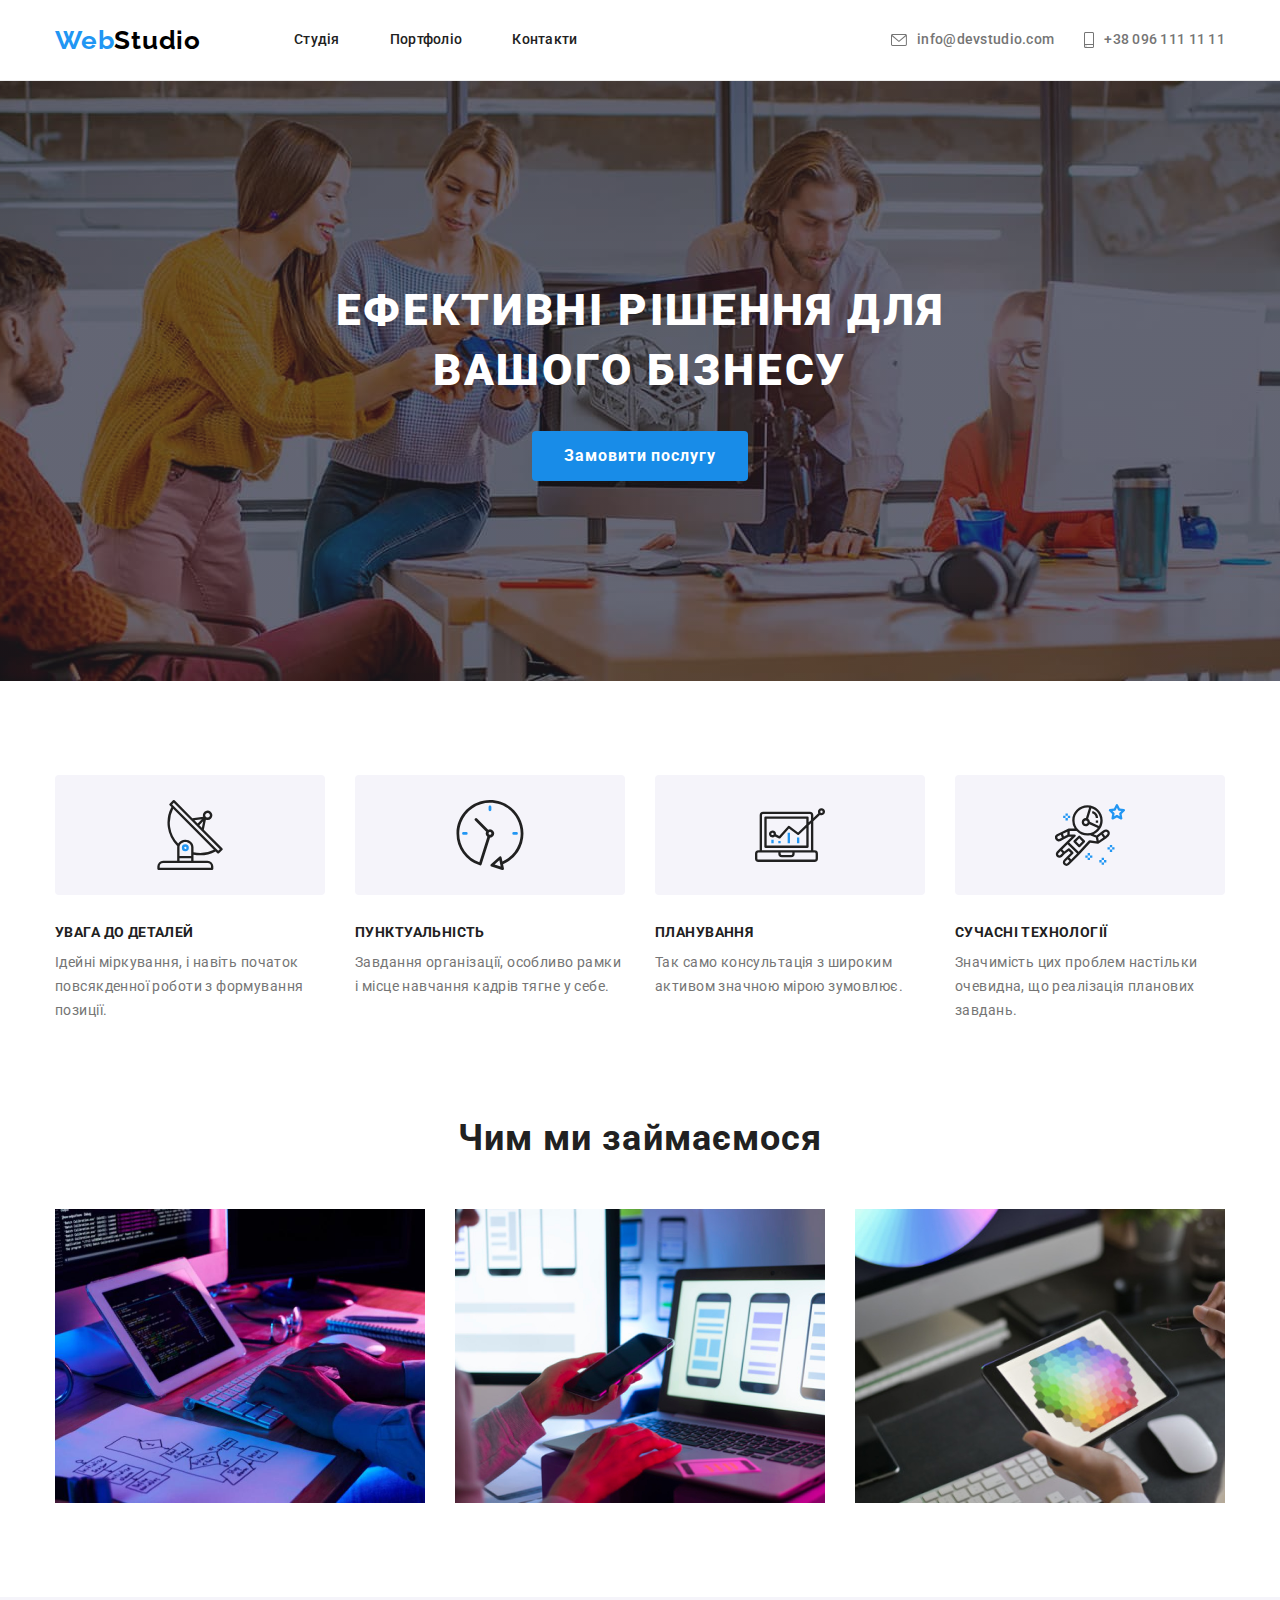
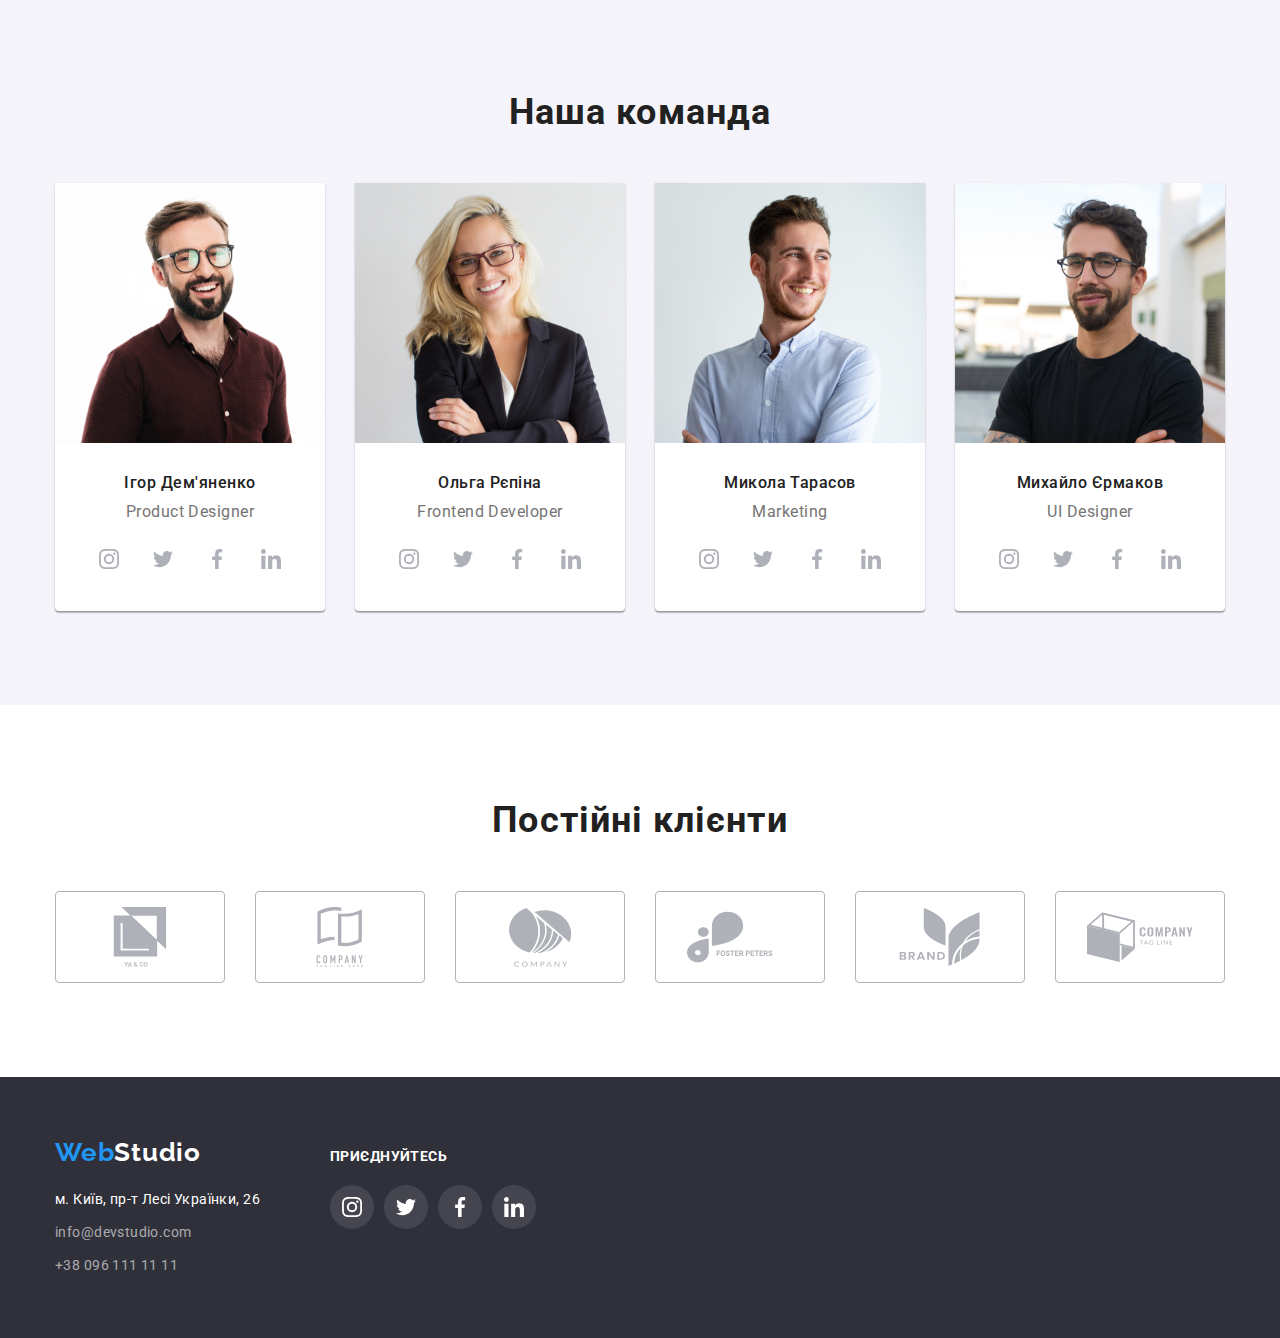
==== index.html @ e826b9e4 "Add files via upload" ====
<!DOCTYPE html>
<html lang="uk">
  <head>
    <meta charset="UTF-8" />
    <meta http-equiv="X-UA-Compatible" content="IE=edge" />
    <meta name="viewport" content="width=device-width, initial-scale=1.0" />
    <title>Головна</title>
    <link rel="preconnect" href="https://fonts.googleapis.com" />
    <link rel="preconnect" href="https://fonts.gstatic.com" crossorigin />
    <link
      href="https://fonts.googleapis.com/css2?family=Raleway:wght@700&family=Roboto:wght@400;500;700;900&display=swap"
      rel="stylesheet"
    />
    <link
      rel="stylesheet"
      href="https://cdnjs.cloudflare.com/ajax/libs/modern-normalize/1.0.0/modern-normalize.min.css"
    />

    <link rel="stylesheet" href="./css/styles.css" />
  </head>

  <body>
    <header class="header">
      <div class="container main-nav">
        <!-- Nav Bar -->

        <nav class="nav">
          <a class="nav-logo link" href=""
            ><span class="web-logo">Web</span>Studio</a
          >
          <ul class="nav-list">
            <li class="nav-item">
              <a href="" class="nav-link link current">Студія</a>
            </li>

            <li class="nav-item">
              <a href="./portfolio.html" class="nav-link link">Портфоліо</a>
            </li>

            <li class="nav-item">
              <a href="" class="nav-link link">Контакти</a>
            </li>
          </ul>
        </nav>

        <!-- Contacts -->

        <ul class="contacts">
          <li class="contacts-item">
            <a class="contacts-link link" href="mailto:info@devstudio.com"
              ><svg class="contacts-icon-envelope contacts-icon">
                <use href="./images/symbol-defs.svg#icon-envelope"></use></svg
              >info@devstudio.com</a
            >
          </li>

          <li class="contacts-item">
            <a class="contacts-link link" href="tel:+380961111111"
              ><svg class="contacts-icon-smartphone contacts-icon">
                <use href="./images/symbol-defs.svg#icon-smartphone"></use></svg
              >+38 096 111 11 11</a
            >
          </li>
        </ul>
      </div>
    </header>

    <main>
      <!-- Title -->

      <section class="hero">
        <div class="container">
          <h1 class="hero-title">Ефективні рішення для вашого бізнесу</h1>
          <button class="hero-button button" type="button">
            Замовити послугу
          </button>
        </div>
      </section>

      <!-- Features -->

      <section class="section">
        <div class="container">
          <h2 class="section-title visually-hidden">Наші переваги</h2>
          <ul class="features-list">
            <li class="features-item">
              <div class="features-icon-block">
                <svg class="icon-features">
                  <use href="./images/symbol-defs.svg#icon-antenna"></use>
                </svg>
              </div>
              <h3 class="features-title">УВАГА ДО ДЕТАЛЕЙ</h3>
              <p class="features-text">
                Ідейні міркування, і навіть початок повсякденної роботи з
                формування позиції.
              </p>
            </li>

            <li class="features-item">
              <div class="features-icon-block">
                <svg class="icon-features">
                  <use href="./images/symbol-defs.svg#icon-clock"></use>
                </svg>
              </div>

              <h3 class="features-title">ПУНКТУАЛЬНІСТЬ</h3>
              <p class="features-text">
                Завдання організації, особливо рамки і місце навчання кадрів
                тягне у себе.
              </p>
            </li>

            <li class="features-item">
              <div class="features-icon-block">
                <svg class="icon-features">
                  <use href="./images/symbol-defs.svg#icon-laptop"></use>
                </svg>
              </div>
              <h3 class="features-title">ПЛАНУВАННЯ</h3>
              <p class="features-text">
                Так само консультація з широким активом значною мірою зумовлює.
              </p>
            </li>

            <li class="features-item">
              <div class="features-icon-block">
                <svg class="icon-features">
                  <use href="./images/symbol-defs.svg#icon-astronaut"></use>
                </svg>
              </div>

              <h3 class="features-title">СУЧАСНІ ТЕХНОЛОГІЇ</h3>
              <p class="features-text">
                Значимість цих проблем настільки очевидна, що реалізація
                планових завдань.
              </p>
            </li>
          </ul>
        </div>
      </section>

      <!-- Description of the company -->

      <section class="section description">
        <div class="container">
          <h2 class="section-title">Чим ми займаємося</h2>
          <ul class="description-list">
            <li class="description-image">
              <img
                src="./images/coding.jpg"
                width="370"
                height="294"
                alt="програмування"
              />
            </li>

            <li class="description-image">
              <img
                src="./images/prototyping.jpg"
                width="370"
                height="294"
                alt="створення прототипу сайту"
              />
            </li>

            <li class="description-image">
              <img
                src="./images/design.jpg"
                width="370"
                height="294"
                alt="коло кольорів"
              />
            </li>
          </ul>
        </div>
      </section>

      <!-- Team -->

      <section class="section team">
        <div class="container">
          <h2 class="section-title">Наша команда</h2>
          <ul class="team-list">
            <li class="team-element">
              <img
                class="team-image"
                src="./images/idemyanenko.jpg"
                width="270"
                height="260"
                alt="фото Ігора Дем'яненко"
              />
              <div class="team-text-item">
                <h3 class="team-title">Ігор Дем'яненко</h3>
                <p class="team-text" lang="en">Product Designer</p>
                <ul class="team-link-list list">
                  <li>
                    <a
                      class="link social-link"
                      href="https://www.instagram.com/"
                    >
                      <svg class="icon-social-link">
                        <use
                          href="./images/symbol-defs.svg#icon-instagram"
                        ></use>
                      </svg>
                    </a>
                  </li>
                  <li>
                    <a class="link social-link" href="https://www.twitter.com/">
                      <svg class="icon-social-link">
                        <use href="./images/symbol-defs.svg#icon-twitter"></use>
                      </svg>
                    </a>
                  </li>
                  <li>
                    <a
                      class="link social-link"
                      href="https://www.facebook.com/"
                    >
                      <svg class="icon-social-link">
                        <use
                          href="./images/symbol-defs.svg#icon-facebook"
                        ></use>
                      </svg>
                    </a>
                  </li>
                  <li>
                    <a
                      class="link social-link"
                      href="https://www.linkedin.com/"
                    >
                      <svg class="icon-social-link">
                        <use
                          href="./images/symbol-defs.svg#icon-linkedin"
                        ></use>
                      </svg>
                    </a>
                  </li>
                </ul>
              </div>
            </li>

            <li class="team-element">
              <img
                class="team-image"
                src="./images/orepina.jpg"
                width="270"
                height="260"
                alt="фото Ольги Рєпіної"
              />
              <div class="team-text-item">
                <h3 class="team-title">Ольга Рєпіна</h3>
                <p class="team-text" lang="en">Frontend Developer</p>
                <ul class="team-link-list">
                  <li>
                    <a
                      class="link social-link"
                      href="https://www.instagram.com/"
                      aria-label="Instagram"
                    >
                      <svg class="icon-social-link">
                        <use
                          href="./images/symbol-defs.svg#icon-instagram"
                        ></use>
                      </svg>
                    </a>
                  </li>
                  <li>
                    <a
                      class="link social-link"
                      href="https://twitter.com/"
                      aria-label="Twitter"
                    >
                      <svg class="icon-social-link">
                        <use href="./images/symbol-defs.svg#icon-twitter"></use>
                      </svg>
                    </a>
                  </li>
                  <li>
                    <a
                      class="link social-link"
                      href="https://facebook.com/"
                      aria-label="Facebook"
                    >
                      <svg class="icon-social-link">
                        <use
                          href="./images/symbol-defs.svg#icon-facebook"
                        ></use>
                      </svg>
                    </a>
                  </li>
                  <li>
                    <a
                      class="link social-link"
                      href="https://linkedin.com/"
                      aria-label="LinkedIn"
                    >
                      <svg class="icon-social-link">
                        <use
                          href="./images/symbol-defs.svg#icon-linkedin"
                        ></use>
                      </svg>
                    </a>
                  </li>
                </ul>
              </div>
            </li>

            <li class="team-element">
              <img
                class="team-image"
                src="./images/mtarasov.jpg"
                width="270"
                height="260"
                alt="фото Миколи Тарасова"
              />
              <div class="team-text-item">
                <h3 class="team-title">Микола Тарасов</h3>
                <p class="team-text" lang="en">Marketing</p>
                <ul class="team-link-list">
                  <li>
                    <a
                      class="link social-link"
                      href="https://www.instagram.com/"
                      aria-label="Instagram"
                    >
                      <svg class="icon-social-link">
                        <use
                          href="./images/symbol-defs.svg#icon-instagram"
                        ></use>
                      </svg>
                    </a>
                  </li>
                  <li>
                    <a
                      class="link social-link"
                      href="https://www.twitter.com/"
                      aria-label="Twitter"
                    >
                      <svg class="icon-social-link">
                        <use href="./images/symbol-defs.svg#icon-twitter"></use>
                      </svg>
                    </a>
                  </li>
                  <li>
                    <a
                      class="link social-link"
                      href="https://www.facebook.com/"
                      aria-label="Facebook"
                    >
                      <svg class="icon-social-link">
                        <use
                          href="./images/symbol-defs.svg#icon-facebook"
                        ></use>
                      </svg>
                    </a>
                  </li>
                  <li>
                    <a
                      class="link social-link"
                      href="https://www.linkedin.com/"
                      aria-label="LinkedIn"
                    >
                      <svg class="icon-social-link">
                        <use
                          href="./images/symbol-defs.svg#icon-linkedin"
                        ></use>
                      </svg>
                    </a>
                  </li>
                </ul>
              </div>
            </li>

            <li class="team-element">
              <img
                class="team-image"
                src="./images/myermakov.jpg"
                width="270"
                height="260"
                alt="фото Михайла Єрмакова"
              />
              <div class="team-text-item">
                <h3 class="team-title">Михайло Єрмаков</h3>
                <p class="team-text" lang="en">UI Designer</p>
                <ul class="team-link-list">
                  <li>
                    <a
                      class="link social-link"
                      href="https://www.instagram.com/"
                      aria-label="Instagram"
                    >
                      <svg class="icon-social-link">
                        <use
                          href="./images/symbol-defs.svg#icon-instagram"
                        ></use>
                      </svg>
                    </a>
                  </li>
                  <li>
                    <a
                      class="link social-link"
                      href="https://www.twitter.com/"
                      aria-label="Twitter"
                    >
                      <svg class="icon-social-link">
                        <use href="./images/symbol-defs.svg#icon-twitter"></use>
                      </svg>
                    </a>
                  </li>
                  <li>
                    <a
                      class="link social-link"
                      href="https://www.facebook.com/"
                      aria-label="Facebook"
                    >
                      <svg class="icon-social-link">
                        <use
                          href="./images/symbol-defs.svg#icon-facebook"
                        ></use>
                      </svg>
                    </a>
                  </li>
                  <li>
                    <a
                      class="link social-link"
                      href="https://www.linkedin.com/"
                      aria-label="LinkedIn"
                    >
                      <svg class="icon-social-link">
                        <use
                          href="./images/symbol-defs.svg#icon-linkedin"
                        ></use>
                      </svg>
                    </a>
                  </li>
                </ul>
              </div>
            </li>
          </ul>
        </div>
      </section>

      <!-- Clients -->
      <section class="section clients">
        <div class="container">
          <h2 class="section-title">Постійні клієнти</h2>
          <ul class="clients-list">
            <li class="clients-element">
              <a class="link clients-link" href="">
                <svg class="icon-clients-link">
                  <use href="./images/symbol-defs.svg#icon-union"></use>
                </svg>
              </a>
            </li>
            <li class="clients-element">
              <a class="link clients-link" href="">
                <svg class="icon-clients-link">
                  <use href="./images/symbol-defs.svg#icon-company2"></use>
                </svg>
              </a>
            </li>
            <li class="clients-element">
              <a class="link clients-link" href="">
                <svg class="icon-clients-link">
                  <use href="./images/symbol-defs.svg#icon-company3"></use>
                </svg>
              </a>
            </li>

            <li class="clients-element">
              <a class="link clients-link" href="">
                <svg class="icon-clients-link">
                  <use href="./images/symbol-defs.svg#icon-foster-peters"></use>
                </svg>
              </a>
            </li>

            <li class="clients-element">
              <a class="link clients-link" href="">
                <svg class="icon-clients-link">
                  <use href="./images/symbol-defs.svg#icon-brand5"></use>
                </svg>
              </a>
            </li>

            <li class="clients-element">
              <a class="link clients-link" href="">
                <svg class="icon-clients-link">
                  <use href="./images/symbol-defs.svg#icon-tag-line6"></use>
                </svg>
              </a>
            </li>
          </ul>
        </div>
      </section>
    </main>

    <!-- Footer -->
    <footer class="footer">
      <div class="container footer-full">
        <div class="footer-left-part">
          <a class="footer-logo link" href=""
            ><span class="web-logo">Web</span>Studio</a
          >
          <address>
            <ul class="footer-list">
              <li class="footer-item">
                <a
                  class="footer-link link address"
                  href="https://www.google.com/maps/place/%D0%B1%D1%83%D0%BB.+%D0%9B%D0%B5%D1%81%D0%B8+%D0%A3%D0%BA%D1%80%D0%B0%D0%B8%D0%BD%D0%BA%D0%B8,+26,+%D0%9A%D0%B8%D0%B5%D0%B2,+02000/@50.4265807,30.5361971,17z/data=!3m1!4b1!4m5!3m4!1s0x40d4cf0e033ecbe9:0x57a4dffefec77da0!8m2!3d50.4265807!4d30.5383858"
                >
                  м. Київ, пр-т Лесі Українки, 26</a
                >
              </li>
              <li class="footer-item">
                <a
                  class="footer-link contact link"
                  href="mailto:info@devstudio.com"
                  >info@devstudio.com</a
                >
              </li>
              <li class="footer-item">
                <a class="footer-link contact link" href="tel:+380961111111">
                  +38 096 111 11 11</a
                >
              </li>
            </ul>
          </address>
        </div>

        <div class="footer-right-part">
          <b class="footer-text">Приєднуйтесь</b>
          <ul class="footer-social-link">
            <li>
              <a
                class="link social-link footer-link-area"
                href="https://www.instagram.com/"
                aria-label="Instagram"
              >
                <svg class="icon-social-link footer-social-icon">
                  <use href="./images/symbol-defs.svg#icon-instagram"></use>
                </svg>
              </a>
            </li>

            <li>
              <a
                class="link social-link footer-link-area"
                href="https://www.twitter.com/"
                aria-label="Twitter"
              >
                <svg class="icon-social-link footer-social-icon">
                  <use href="./images/symbol-defs.svg#icon-twitter"></use>
                </svg>
              </a>
            </li>

            <li>
              <a
                class="link social-link footer-link-area"
                href="https://www.facebook.com/"
                aria-label="Facebook"
              >
                <svg class="icon-social-link footer-social-icon">
                  <use href="./images/symbol-defs.svg#icon-facebook"></use>
                </svg>
              </a>
            </li>
            <li>
              <a
                class="link social-link footer-link-area"
                href="https://www.linkedin.com/"
                aria-label="LinkedIn"
              >
                <svg class="icon-social-link footer-social-icon">
                  <use href="./images/symbol-defs.svg#icon-linkedin"></use>
                </svg>
              </a>
            </li>
          </ul>
        </div>
      </div>
    </footer>
  </body>
</html>
---- css/styles.css ----
:root {
  --accent-color: #2196f3;
  --primary-text-color: #757575;
  --title-text-color: #212121;
  --primary-background-color: #ffffff;
  --dark-background-color: #2f303a;
  --light-background-color: #f5f4fa;
  --dark-logo-color: #000000;
  --border-color: #eeeeee;
  --additional-accent-color: #188ce8;
  --border-header-color: #ececec;
  --primary-font: 'Roboto', sans-serif;
  --secondary-font: 'Raleway', sans-serif;
}

/* Components */
body {
  font-family: var(--primary-font);
  background-color: var(--primary-background-color);
  color: var(--primary-text-color);
}

img,
svg {
  display: block;
  max-width: 100%;
  height: auto;
}

h1,
h2,
h3,
p,
ul {
  margin: 0;
}

ul {
  list-style: none;
  padding: 0;
}

.link,
.logo {
  text-decoration: none;
}

.button {
  font-size: 16px;
  cursor: pointer;
  border: none;
  border-radius: 4px;
}

.container {
  width: 1200px;
  margin: 0 auto;
  padding-left: 15px;
  padding-right: 15px;
}

.section {
  padding-top: 94px;
  padding-bottom: 94px;
  text-align: center;
}

.section-title {
  margin-bottom: 50px;

  color: var(--title-text-color);
  font-weight: 700;
  font-size: 36px;
  line-height: 1.17;
  letter-spacing: 0.03em;
}

.header {
  border-bottom: 1px solid var(--border-header-color);
}

.visually-hidden {
  position: absolute;
  width: 1px;
  height: 1px;
  margin: -1px;
  border: 0;
  padding: 0;
  white-space: nowrap;
  clip-path: inset(100%);
  clip: rect(0 0 0 0);
  overflow: hidden;
}

/*  Nav Bar */

.main-nav {
  display: flex;
  align-items: center;
}

.nav {
  display: flex;
  align-items: center;
}

.web-logo {
  color: var(--accent-color);
}

.nav-logo,
.footer-logo {
  font-family: var(--secondary-font);
  font-weight: 700;
  color: var(--dark-logo-color);
  font-size: 26px;
  line-height: 1.19;
  letter-spacing: 0.03em;
}

.nav-logo:hover,
.footer-logo:hover {
  color: var(--accent-color);
}

.nav-list {
  display: flex;
  margin-left: 93px;
}

.nav-link {
  display: block;
  padding-top: 32px;
  padding-bottom: 32px;

  color: var(--title-text-color);
}

/* псевдоселектор сусіда */

.nav-item + .nav-item {
  margin-left: 50px;
}

.nav-link:hover,
.nav-link:focus {
  color: var(--accent-color);
}

.nav-link,
.contacts-link {
  font-weight: 500;
  font-size: 14px;
  line-height: 1.14;
  letter-spacing: 0.02em;
}

/* Contacts */

.contacts {
  display: flex;
  margin-left: auto;
}

.contacts-item {
  display: flex;
  align-items: center;
}

.contacts-item + .contacts-item {
  margin-left: 30px;
}

.contacts-link {
  display: flex;
  gap: 10px;
  align-items: center;
  color: var(--primary-text-color);
}

.contacts-link:hover,
.contacts-link:focus {
  color: var(--accent-color);
}

.contacts-icon-envelope {
  width: 16px;
  height: 12px;
}

.contacts-icon-smartphone {
  width: 10px;
  height: 16px;
}

.contacts-icon {
  fill: currentColor;
}

/* Title */

.hero {
  padding-top: 200px;
  padding-bottom: 200px;
  margin-left: auto;
  margin-right: auto;
  text-align: center;
  background-color: var(--dark-background-color);
  background-image: linear-gradient(
      to right,
      rgba(47, 48, 58, 0.4),
      rgba(47, 48, 58, 0.4)
    ),
    url('../images/hero-background.jpg');
  max-width: 1600px;
  height: 600px;
  background-position: center;
  background-repeat: no-repeat;
  background-size: cover;
}

.hero-title {
  margin-left: auto;
  margin-right: auto;
  margin-bottom: 30px;
  width: 696px;

  color: var(--primary-background-color);
  font-size: 44px;
  font-weight: 900;
  line-height: 1.36;
  letter-spacing: 0.06em;
  text-transform: uppercase;
}

.hero-button {
  min-width: 216px;
  padding: 10px 32px;

  background-color: var(--additional-accent-color);
  color: var(--primary-background-color);
  font-weight: 700;
  line-height: 1.88;
  letter-spacing: 0.06em;
}

.hero-button:hover {
  box-shadow: 0px 4px 4px rgba(0, 0, 0, 0.15);

  background-color: var(--accent-color);
}

/* Features +  Description */

.features-title {
  margin-bottom: 10px;

  color: var(--title-text-color);
  font-weight: 700;
  font-size: 14px;
  line-height: 1.14;
  letter-spacing: 0.03em;
  text-transform: uppercase;
}

.features-text {
  font-size: 14px;
  line-height: 1.71;
  letter-spacing: 0.03em;
}

.features-list,
.description-list {
  display: flex;
  flex-wrap: wrap;
  gap: 30px;
}

.features-item {
  flex-basis: calc((100% - 90px) / 4);
  text-align: left;
}

.features-icon-block {
  display: flex;
  justify-content: center;
  height: 120px;
  align-items: center;
  background-color: var(--light-background-color);
  border-radius: 4px;
  margin-bottom: 30px;
}

.icon-features {
  width: 70px;
  height: 70px;
}

.description {
  padding-top: 0px;
}

.description-image {
  display: flex;
  flex-basis: calc((100% - 60px) / 3);
}

/* Team */

.team {
  background-color: var(--light-background-color);
}

.team-list {
  display: flex;
  gap: 30px;
}

.team-element {
  box-shadow: 0px 1px 3px rgba(0, 0, 0, 0.12), 0px 1px 1px rgba(0, 0, 0, 0.14),
    0px 2px 1px rgba(0, 0, 0, 0.2);

  background-color: var(--primary-background-color);
  text-align: center;
  border-radius: 0px 0px 4px 4px;
  flex-basis: calc((100% - 90px) / 4);
}

.team-text-item {
  padding-top: 30px;
  padding-bottom: 30px;
}

.team-title {
  margin-bottom: 10px;

  color: var(--title-text-color);
  font-weight: 500;
  font-size: 16px;
  line-height: 1.19;
  letter-spacing: 0.03em;
}

.team-text {
  font-size: 16px;
  line-height: 1.19;
  letter-spacing: 0.03em;
  margin-bottom: 16px;
}

.team-link-list {
  display: flex;
  gap: 10px;
  justify-content: center;
}

.social-link {
  display: flex;
  align-items: center;
  justify-content: center;
  width: 44px;
  height: 44px;

  color: #afb1b8;
}

.icon-social-link {
  fill: currentColor;
  height: 20px;
  width: 20px;
}

.social-link:hover,
.social-link:focus {
  color: var(--primary-background-color);
  background-color: var(--accent-color);
  border-radius: 50%;
}

/* Clients */

.clients-list {
  display: flex;
  gap: 30px;
  align-items: center;
}

.clients-element {
  width: 170px;
  height: 92px;
}

.clients-link {
  display: flex;
  justify-content: center;
  align-items: center;
  width: 100%;
  height: 100%;
  border: 1px solid #afb1b8;
  border-radius: 4px;
  color: #afb1b8;
}

.clients-link:hover,
.clients-link:focus {
  color: var(--accent-color);
}

.icon-clients-link {
  width: 106px;
  height: 60px;
  fill: currentColor;
}

/* Footer */

.footer {
  padding-top: 60px;
  padding-bottom: 60px;

  background-color: var(--dark-background-color);
}

.footer-full {
  display: flex;
  align-items: baseline;
}

.footer-logo {
  display: inline-block;
  margin-bottom: 20px;

  color: var(--primary-background-color);
}

.footer-item:not(:last-child) {
  margin-bottom: 9px;
}

.footer-link {
  font-size: 14px;
  line-height: 1.71;
  letter-spacing: 0.03em;
  font-style: normal;
}

.footer-link:hover,
.footer-link:focus {
  color: var(--accent-color);
}

.address {
  color: var(--primary-background-color);
}

.contact {
  color: #ffffff99;
}

.footer-right-part {
  margin-left: 70px;
}

.footer-text {
  color: var(--primary-background-color);
  font-weight: 700;
  font-size: 14px;
  line-height: 1.14;
  letter-spacing: 0.03em;
  text-transform: uppercase;
}

.footer-social-link {
  display: flex;
  justify-content: center;
  margin-top: 20px;
  gap: 10px;
}

.footer-link-area {
  background-color: rgba(255, 255, 255, 0.1);
  border-radius: 50px;
}

.footer-social-icon {
  fill: var(--primary-background-color);
}
/* =====================Styles for portfolio.html ================*/

/* Filter */

.filter {
  display: flex;
  gap: 8px;
  margin-bottom: 50px;
  justify-content: center;
}

.filter-button {
  min-width: 73px;
  padding: 6px 22px;

  background-color: var(--light-background-color);
  color: var(--title-text-color);
  font-weight: 500;
  line-height: 1.63;
  letter-spacing: 0.03em;
}

.filter-button:hover,
.filter-button:focus {
  box-shadow: 0px 3px 1px rgba(0, 0, 0, 0.1), 0px 1px 2px rgba(0, 0, 0, 0.08),
    0px 2px 2px rgba(0, 0, 0, 0.12);

  color: var(--primary-background-color);
  background-color: var(--accent-color);
}

/* Examples */

.examples-list {
  display: flex;
  flex-wrap: wrap;
  gap: 30px;
}

.examples-item {
  display: flex;
  flex-basis: calc((100% - 60px) / 3);
}

.examples-link:hover,
.examples-link:focus {
  box-shadow: 0px 1px 1px rgba(0, 0, 0, 0.12), 0px 4px 4px rgba(0, 0, 0, 0.06),
    1px 4px 6px rgba(0, 0, 0, 0.16);
}

.examples-content {
  border: 1px solid var(--border-color);
  border-top: none;
  padding: 20px 24px;
  text-align: left;
}

.examples-title {
  margin-bottom: 4px;

  color: var(--title-text-color);
  font-weight: 700;
  font-size: 18px;
  line-height: 2;
  letter-spacing: 0.06em;
}

.examples-text {
  color: var(--primary-text-color);
  font-size: 16px;
  line-height: 1.88;
  letter-spacing: 0.03em;
}
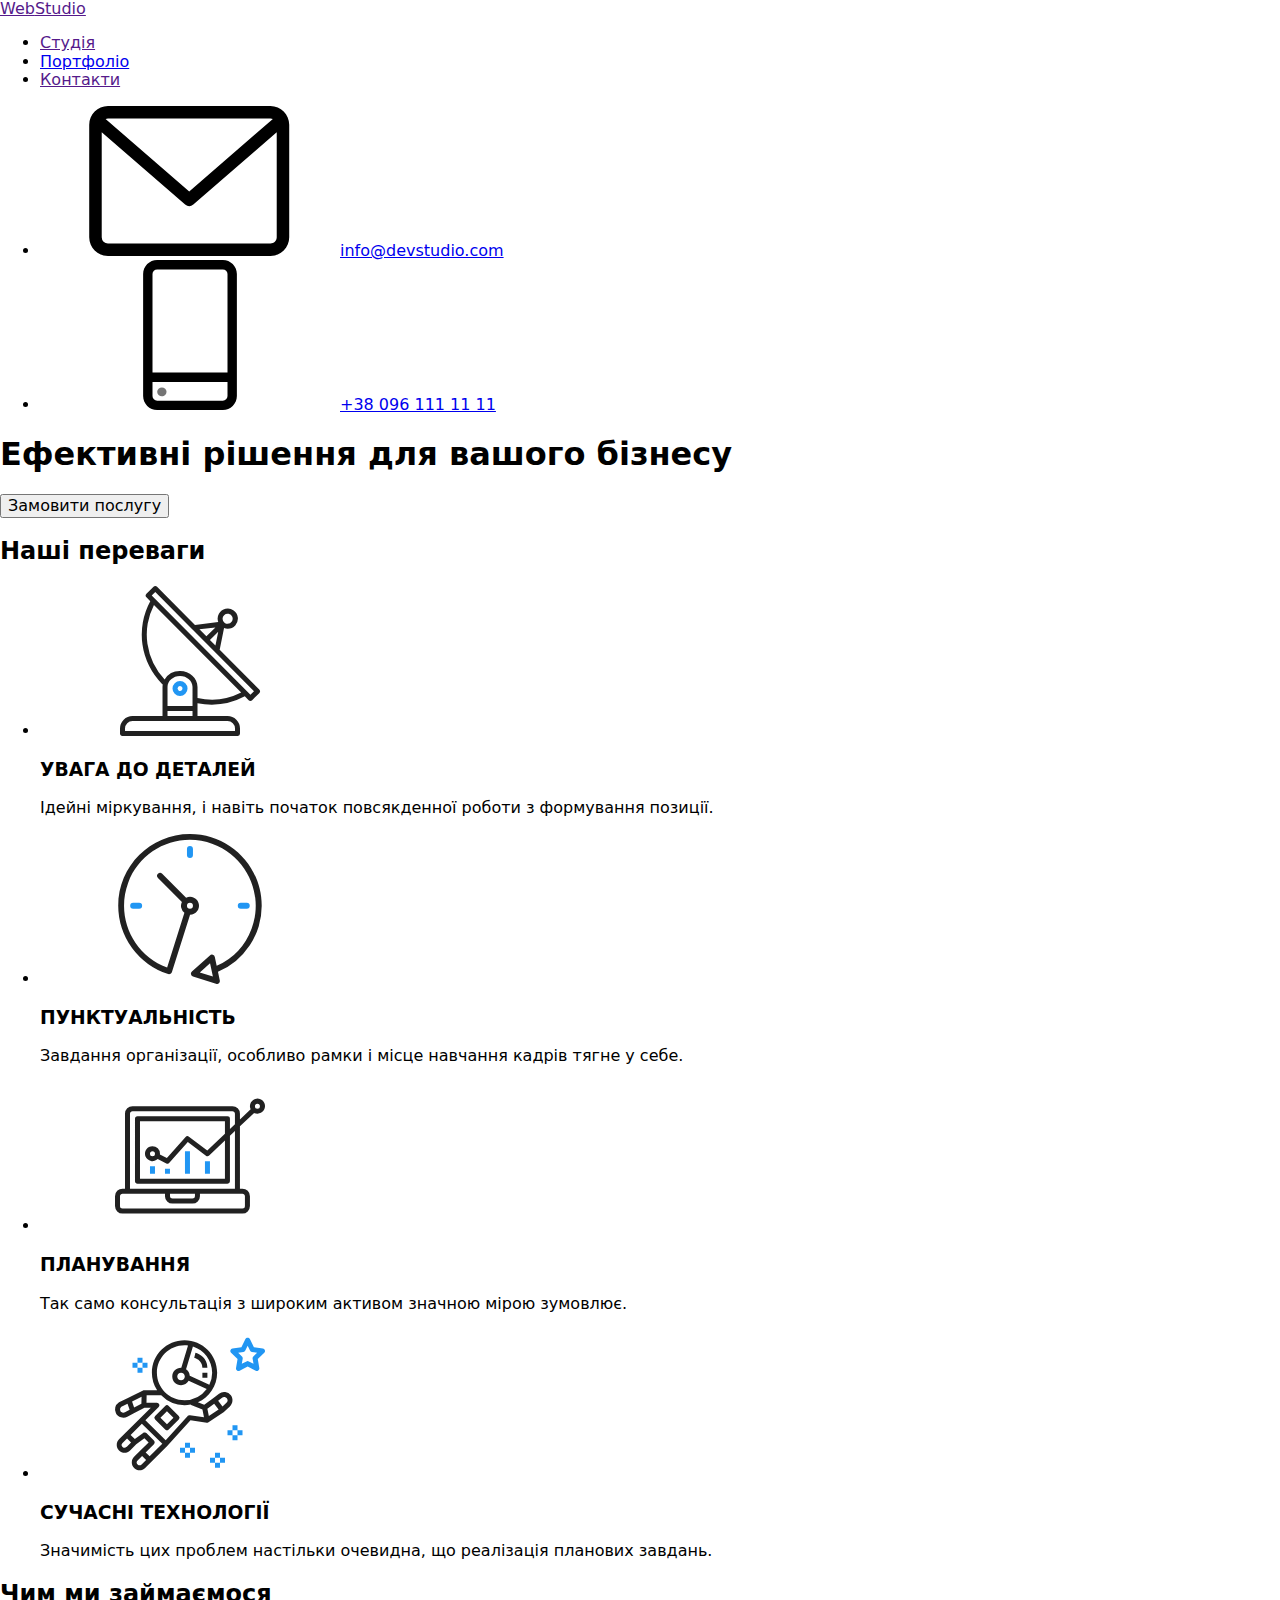
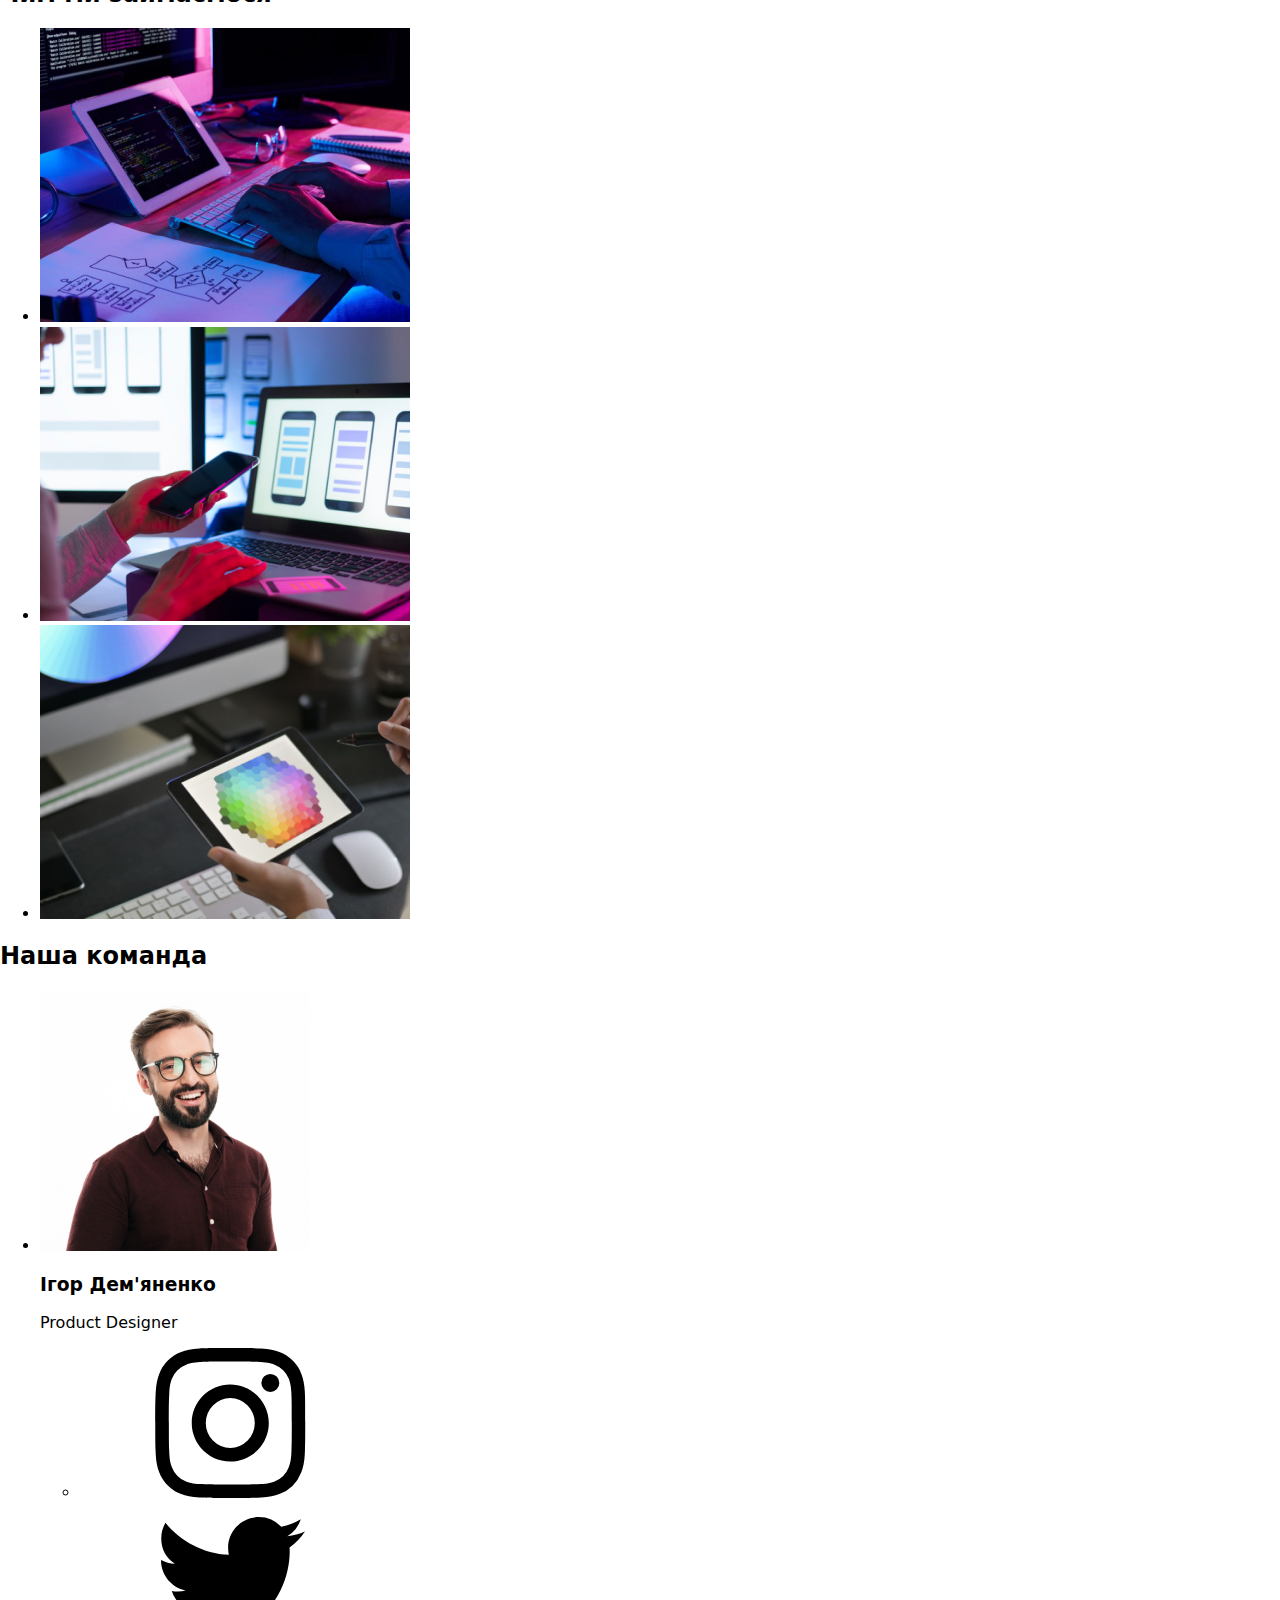
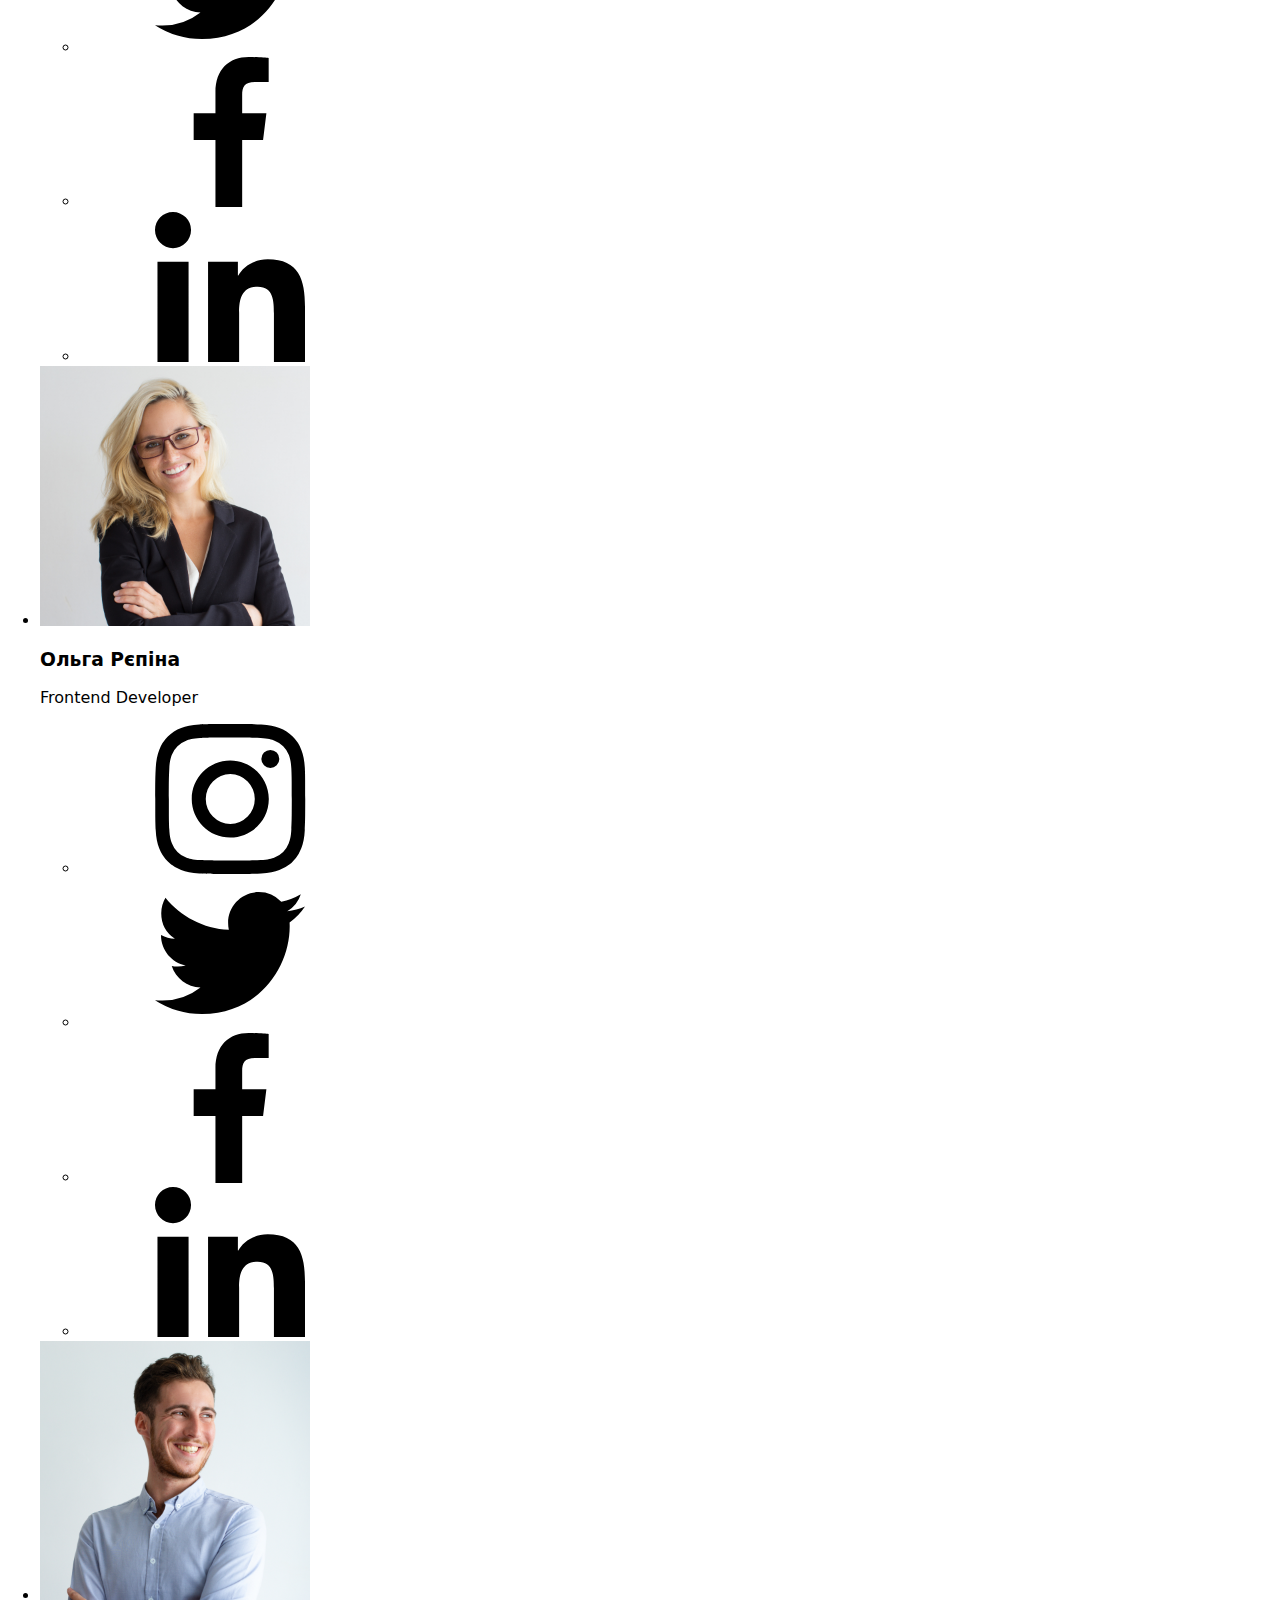
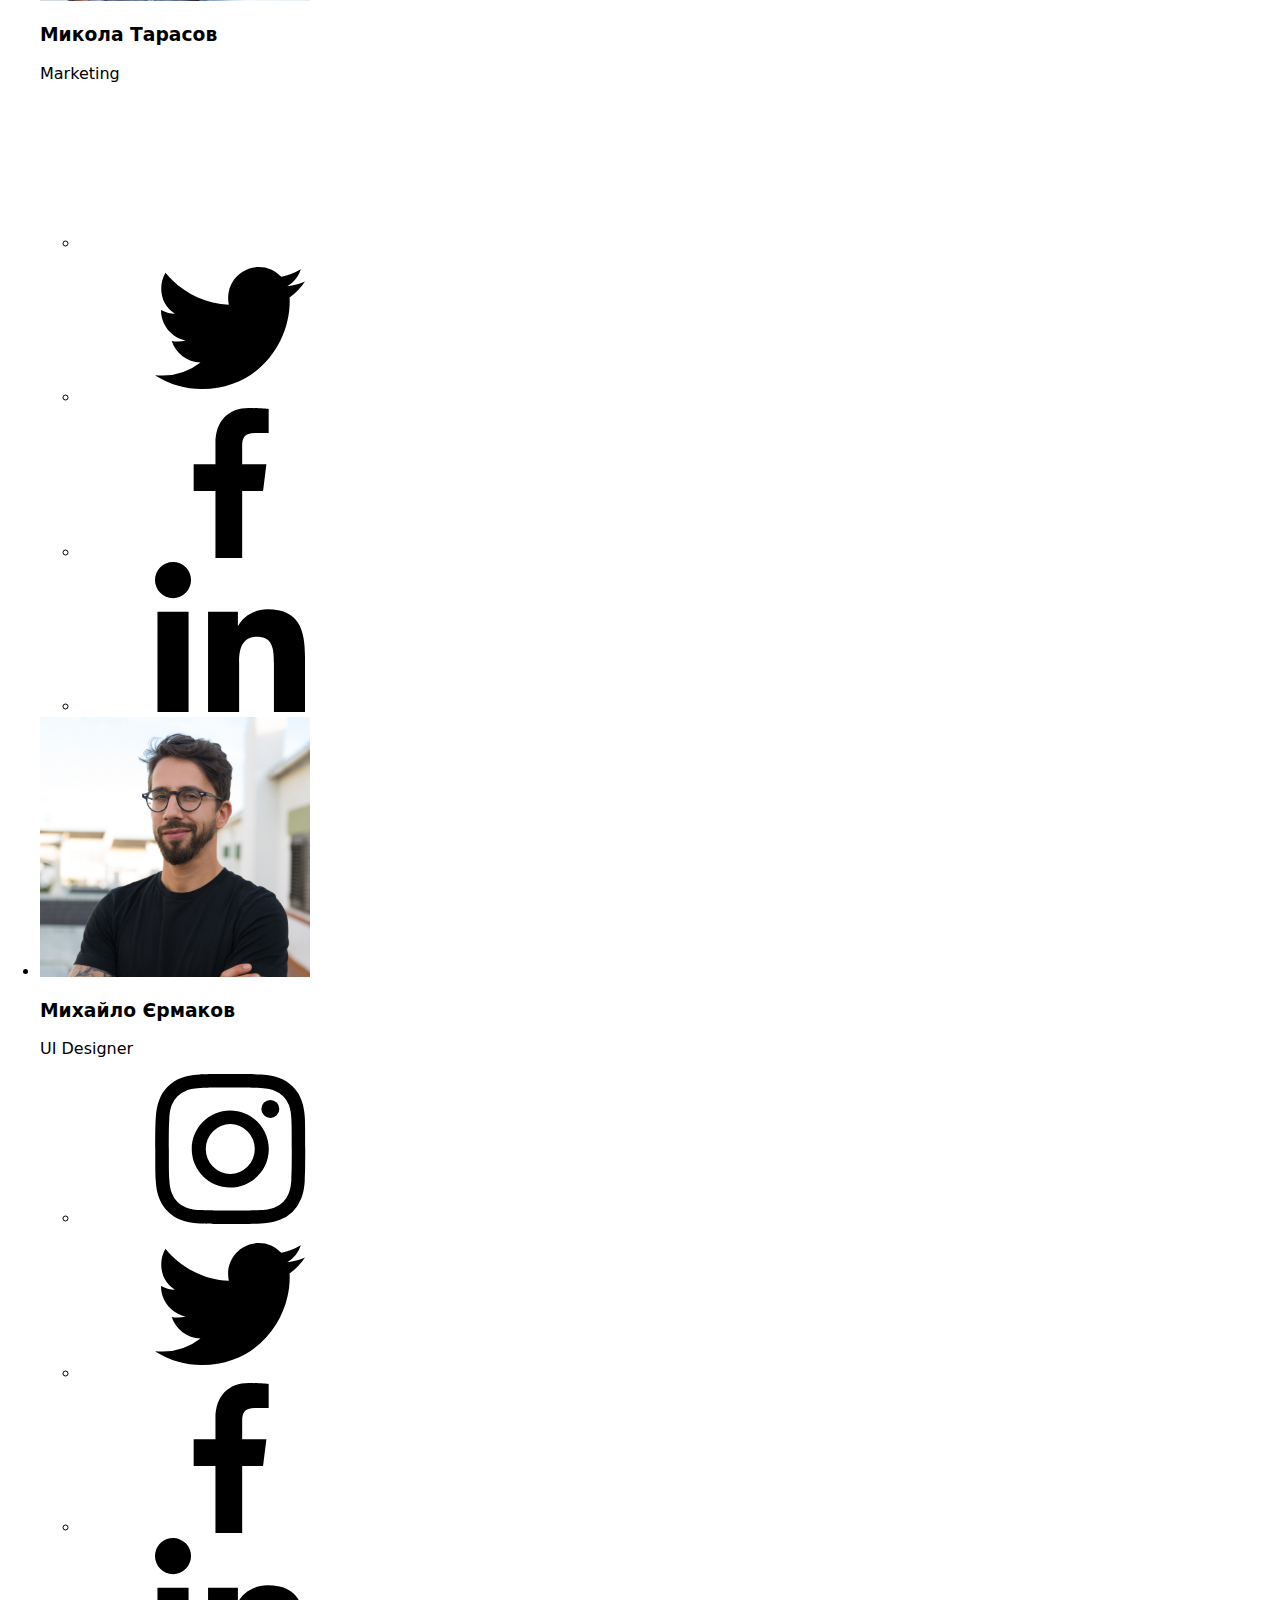
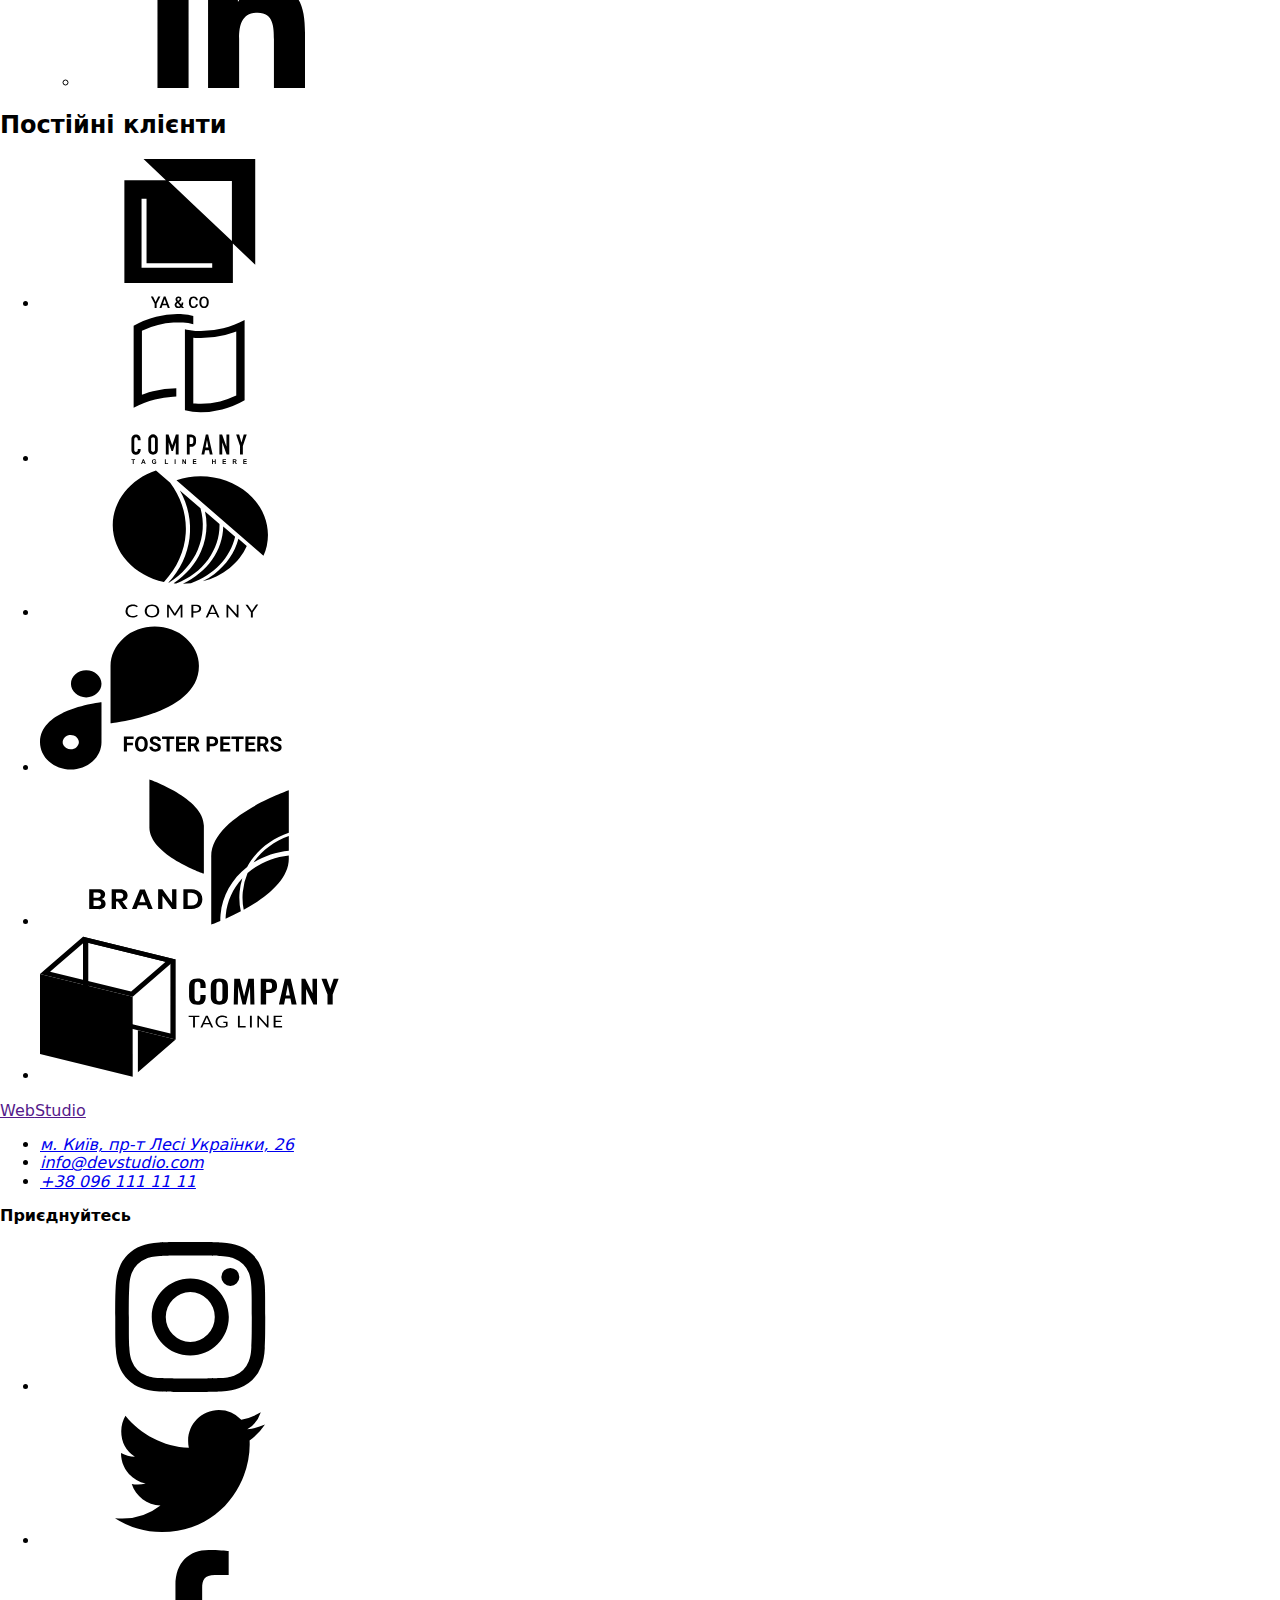
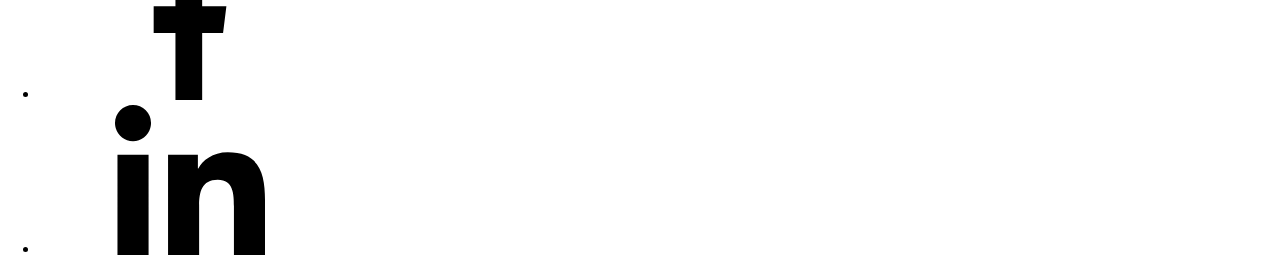
==== commit bbc023d7: "Add files via upload" ====
--- a/index.html
+++ b/index.html
@@ -198,7 +198,7 @@
                       class="link social-link"
                       href="https://www.instagram.com/"
                     >
-                      <svg class="icon-social-link">
+                      <svg class="social-link-icon">
                         <use
                           href="./images/symbol-defs.svg#icon-instagram"
                         ></use>
@@ -207,7 +207,7 @@
                   </li>
                   <li>
                     <a class="link social-link" href="https://www.twitter.com/">
-                      <svg class="icon-social-link">
+                      <svg class="social-link-icon">
                         <use href="./images/symbol-defs.svg#icon-twitter"></use>
                       </svg>
                     </a>
@@ -217,7 +217,7 @@
                       class="link social-link"
                       href="https://www.facebook.com/"
                     >
-                      <svg class="icon-social-link">
+                      <svg class="social-link-icon">
                         <use
                           href="./images/symbol-defs.svg#icon-facebook"
                         ></use>
@@ -229,7 +229,7 @@
                       class="link social-link"
                       href="https://www.linkedin.com/"
                     >
-                      <svg class="icon-social-link">
+                      <svg class="social-link-icon">
                         <use
                           href="./images/symbol-defs.svg#icon-linkedin"
                         ></use>
@@ -258,7 +258,7 @@
                       href="https://www.instagram.com/"
                       aria-label="Instagram"
                     >
-                      <svg class="icon-social-link">
+                      <svg class="social-link-icon">
                         <use
                           href="./images/symbol-defs.svg#icon-instagram"
                         ></use>
@@ -271,7 +271,7 @@
                       href="https://twitter.com/"
                       aria-label="Twitter"
                     >
-                      <svg class="icon-social-link">
+                      <svg class="social-link-icon">
                         <use href="./images/symbol-defs.svg#icon-twitter"></use>
                       </svg>
                     </a>
@@ -282,7 +282,7 @@
                       href="https://facebook.com/"
                       aria-label="Facebook"
                     >
-                      <svg class="icon-social-link">
+                      <svg class="social-link-icon">
                         <use
                           href="./images/symbol-defs.svg#icon-facebook"
                         ></use>
@@ -295,7 +295,7 @@
                       href="https://linkedin.com/"
                       aria-label="LinkedIn"
                     >
-                      <svg class="icon-social-link">
+                      <svg class="social-link-icon">
                         <use
                           href="./images/symbol-defs.svg#icon-linkedin"
                         ></use>
@@ -324,7 +324,7 @@
                       href="https://www.instagram.com/"
                       aria-label="Instagram"
                     >
-                      <svg class="icon-social-link">
+                      <svg class="social-link-icon>
                         <use
                           href="./images/symbol-defs.svg#icon-instagram"
                         ></use>
@@ -337,7 +337,7 @@
                       href="https://www.twitter.com/"
                       aria-label="Twitter"
                     >
-                      <svg class="icon-social-link">
+                      <svg class="social-link-icon">
                         <use href="./images/symbol-defs.svg#icon-twitter"></use>
                       </svg>
                     </a>
@@ -348,7 +348,7 @@
                       href="https://www.facebook.com/"
                       aria-label="Facebook"
                     >
-                      <svg class="icon-social-link">
+                      <svg class="social-link-icon">
                         <use
                           href="./images/symbol-defs.svg#icon-facebook"
                         ></use>
@@ -361,7 +361,7 @@
                       href="https://www.linkedin.com/"
                       aria-label="LinkedIn"
                     >
-                      <svg class="icon-social-link">
+                      <svg class="social-link-icon">
                         <use
                           href="./images/symbol-defs.svg#icon-linkedin"
                         ></use>
@@ -390,7 +390,7 @@
                       href="https://www.instagram.com/"
                       aria-label="Instagram"
                     >
-                      <svg class="icon-social-link">
+                      <svg class="social-link-icon">
                         <use
                           href="./images/symbol-defs.svg#icon-instagram"
                         ></use>
@@ -403,7 +403,7 @@
                       href="https://www.twitter.com/"
                       aria-label="Twitter"
                     >
-                      <svg class="icon-social-link">
+                      <svg class="social-link-icon">
                         <use href="./images/symbol-defs.svg#icon-twitter"></use>
                       </svg>
                     </a>
@@ -414,7 +414,7 @@
                       href="https://www.facebook.com/"
                       aria-label="Facebook"
                     >
-                      <svg class="icon-social-link">
+                      <svg class="social-link-icon">
                         <use
                           href="./images/symbol-defs.svg#icon-facebook"
                         ></use>
@@ -427,7 +427,7 @@
                       href="https://www.linkedin.com/"
                       aria-label="LinkedIn"
                     >
-                      <svg class="icon-social-link">
+                      <svg class="social-link-icon">
                         <use
                           href="./images/symbol-defs.svg#icon-linkedin"
                         ></use>
@@ -448,21 +448,21 @@
           <ul class="clients-list">
             <li class="clients-element">
               <a class="link clients-link" href="">
-                <svg class="icon-clients-link">
+                <svg class="clients-link-icon">
                   <use href="./images/symbol-defs.svg#icon-union"></use>
                 </svg>
               </a>
             </li>
             <li class="clients-element">
               <a class="link clients-link" href="">
-                <svg class="icon-clients-link">
+                <svg class="clients-link-icon">
                   <use href="./images/symbol-defs.svg#icon-company2"></use>
                 </svg>
               </a>
             </li>
             <li class="clients-element">
               <a class="link clients-link" href="">
-                <svg class="icon-clients-link">
+                <svg class="clients-link-icon">
                   <use href="./images/symbol-defs.svg#icon-company3"></use>
                 </svg>
               </a>
@@ -470,7 +470,7 @@
 
             <li class="clients-element">
               <a class="link clients-link" href="">
-                <svg class="icon-clients-link">
+                <svg class="clients-link-icon">
                   <use href="./images/symbol-defs.svg#icon-foster-peters"></use>
                 </svg>
               </a>
@@ -478,7 +478,7 @@
 
             <li class="clients-element">
               <a class="link clients-link" href="">
-                <svg class="icon-clients-link">
+                <svg class="clients-link-icon">
                   <use href="./images/symbol-defs.svg#icon-brand5"></use>
                 </svg>
               </a>
@@ -486,7 +486,7 @@
 
             <li class="clients-element">
               <a class="link clients-link" href="">
-                <svg class="icon-clients-link">
+                <svg class="clients-link-icon">
                   <use href="./images/symbol-defs.svg#icon-tag-line6"></use>
                 </svg>
               </a>
@@ -538,7 +538,7 @@
                 href="https://www.instagram.com/"
                 aria-label="Instagram"
               >
-                <svg class="icon-social-link footer-social-icon">
+                <svg class="social-link-icon footer-social-icon">
                   <use href="./images/symbol-defs.svg#icon-instagram"></use>
                 </svg>
               </a>
@@ -550,7 +550,7 @@
                 href="https://www.twitter.com/"
                 aria-label="Twitter"
               >
-                <svg class="icon-social-link footer-social-icon">
+                <svg class="social-link-icon footer-social-icon">
                   <use href="./images/symbol-defs.svg#icon-twitter"></use>
                 </svg>
               </a>
@@ -562,7 +562,7 @@
                 href="https://www.facebook.com/"
                 aria-label="Facebook"
               >
-                <svg class="icon-social-link footer-social-icon">
+                <svg class="social-link-icon footer-social-icon">
                   <use href="./images/symbol-defs.svg#icon-facebook"></use>
                 </svg>
               </a>
@@ -573,7 +573,7 @@
                 href="https://www.linkedin.com/"
                 aria-label="LinkedIn"
               >
-                <svg class="icon-social-link footer-social-icon">
+                <svg class="social-link-icon footer-social-icon">
                   <use href="./images/symbol-defs.svg#icon-linkedin"></use>
                 </svg>
               </a>
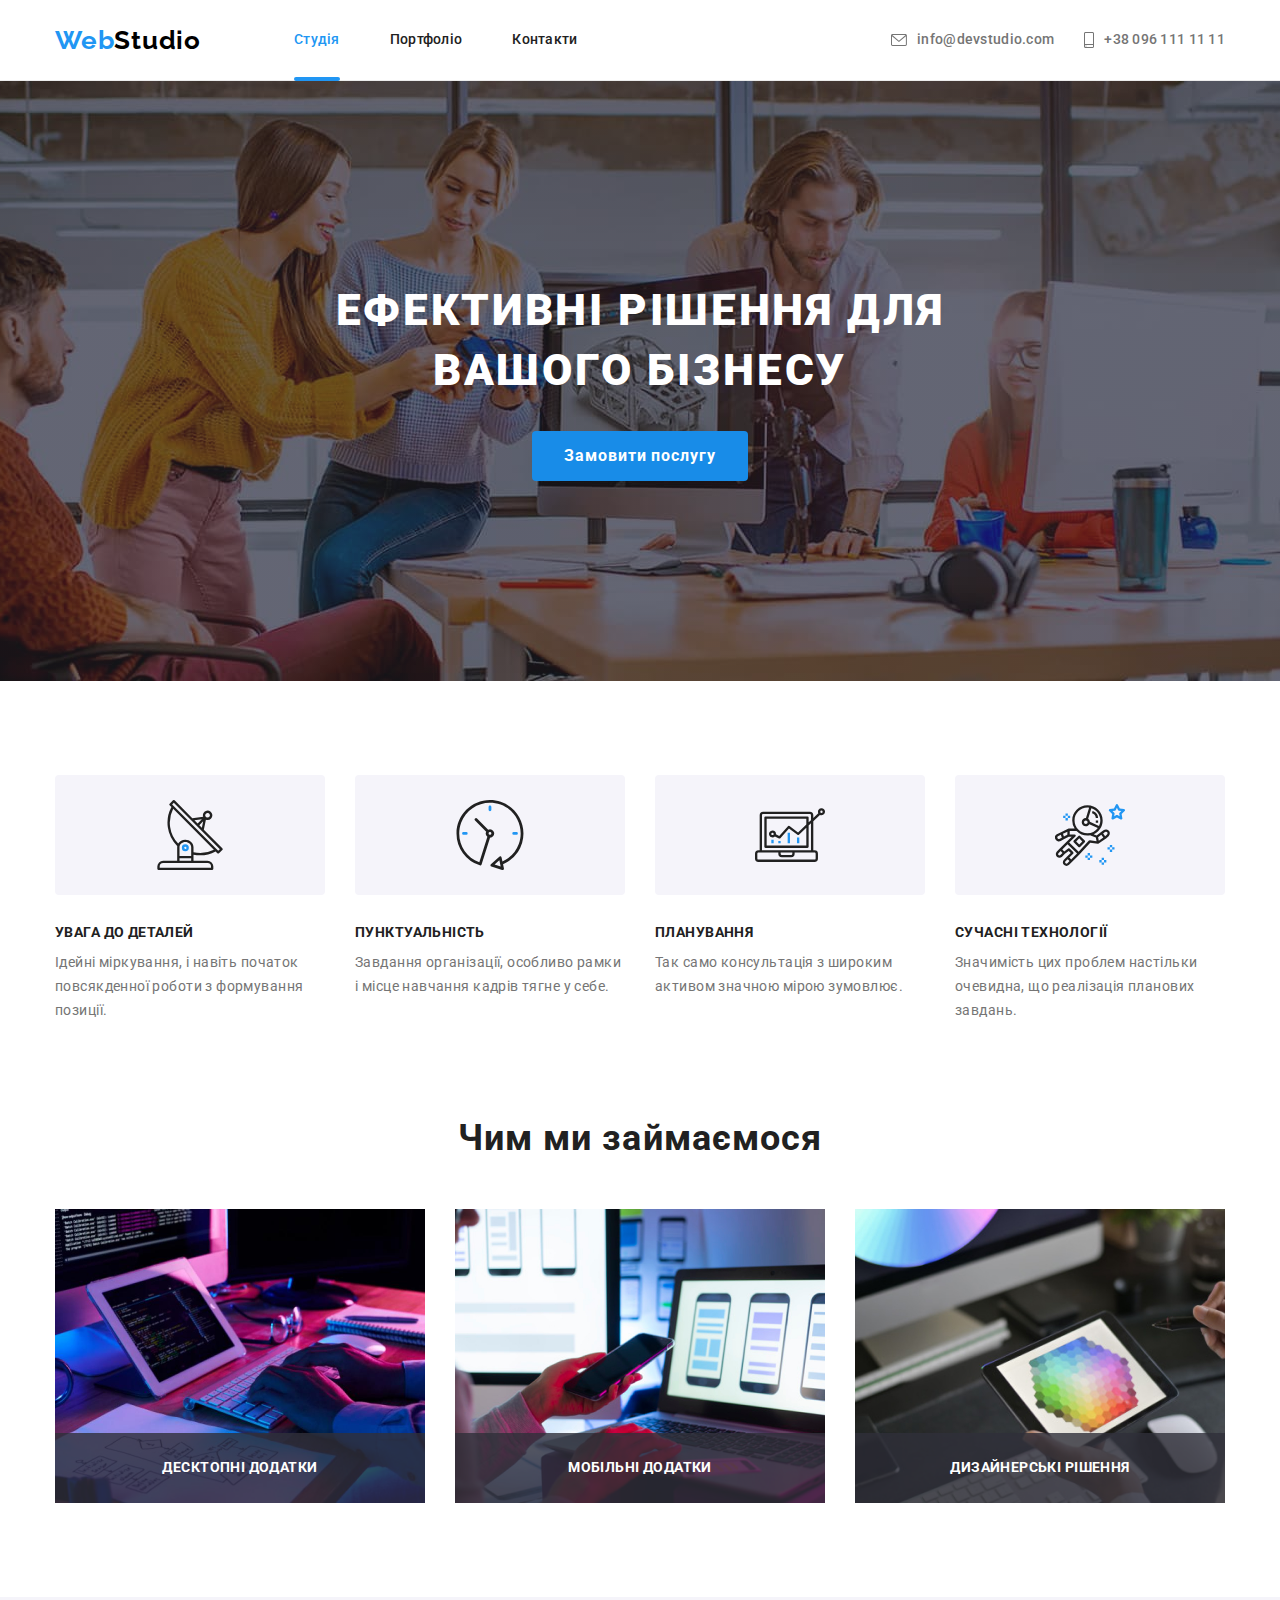
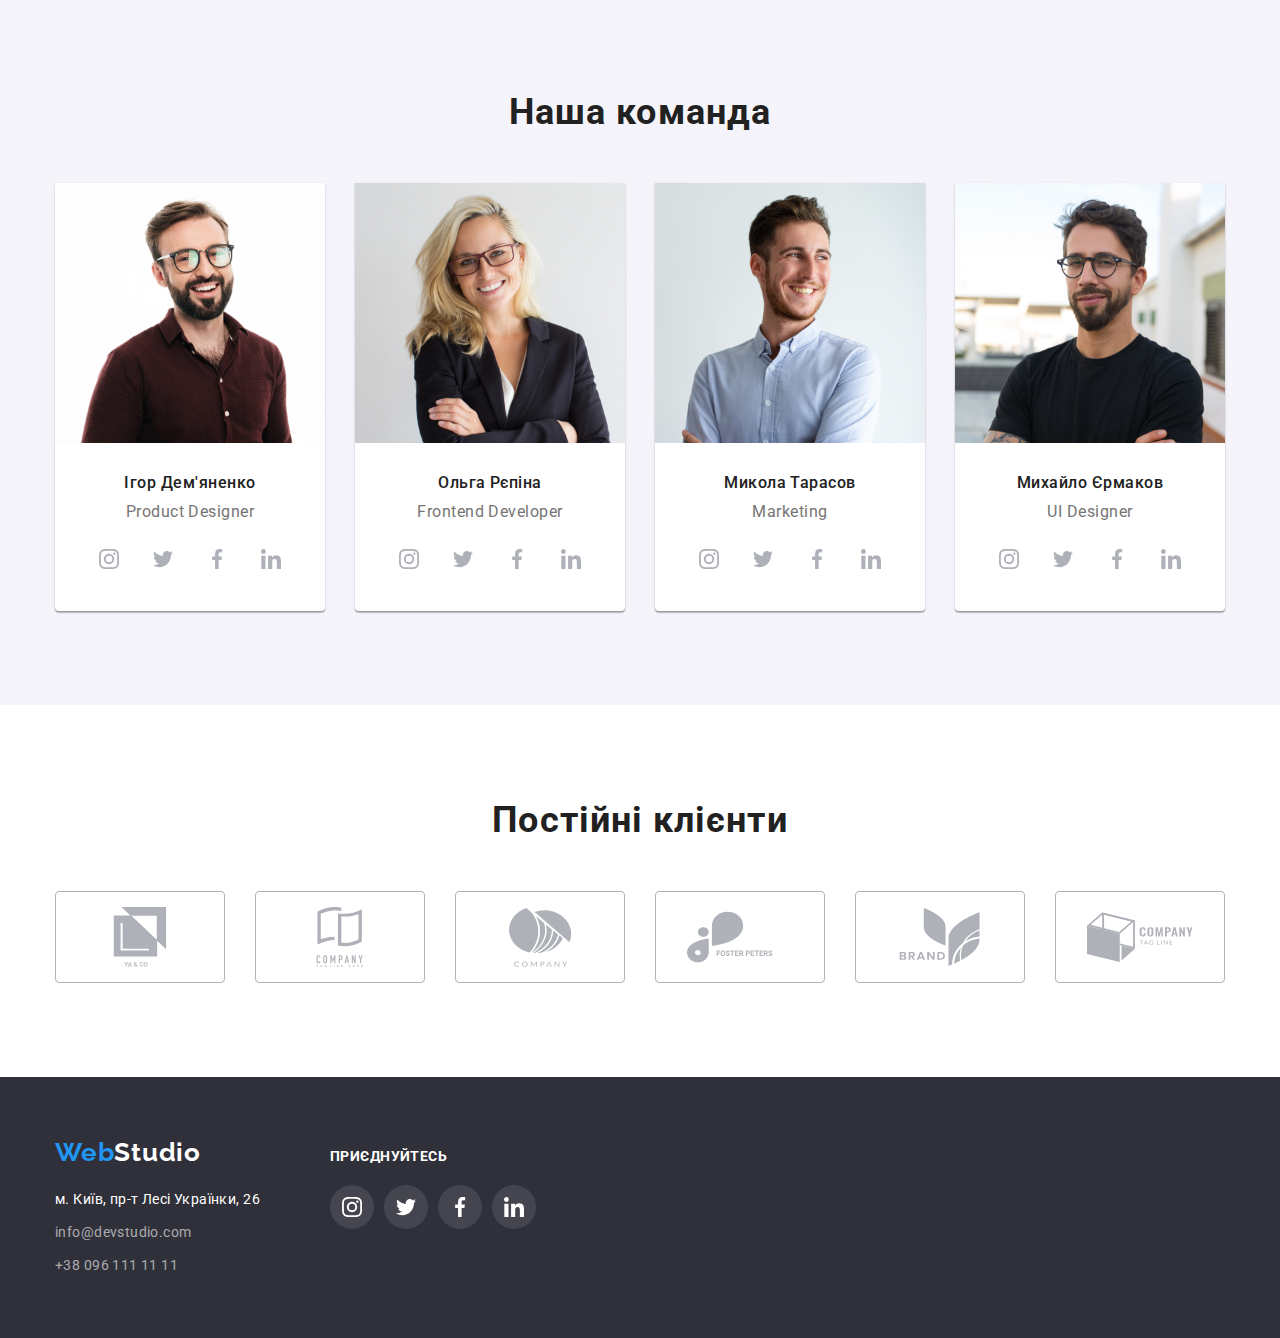
==== commit 9a8f141f: "Updated" ====
--- a/index.html
+++ b/index.html
@@ -47,7 +47,10 @@
 
         <ul class="contacts">
           <li class="contacts-item">
-            <a class="contacts-link link" href="mailto:info@devstudio.com"
+            <a
+              class="contacts-link link"
+              href="mailto:info@devstudio.com"
+              aria-label="envelope"
               ><svg class="contacts-icon-envelope contacts-icon">
                 <use href="./images/symbol-defs.svg#icon-envelope"></use></svg
               >info@devstudio.com</a
@@ -55,7 +58,10 @@
           </li>
 
           <li class="contacts-item">
-            <a class="contacts-link link" href="tel:+380961111111"
+            <a
+              class="contacts-link link"
+              href="tel:+380961111111"
+              aria-label="smartphone"
               ><svg class="contacts-icon-smartphone contacts-icon">
                 <use href="./images/symbol-defs.svg#icon-smartphone"></use></svg
               >+38 096 111 11 11</a
@@ -71,7 +77,7 @@
       <section class="hero">
         <div class="container">
           <h1 class="hero-title">Ефективні рішення для вашого бізнесу</h1>
-          <button class="hero-button button" type="button">
+          <button class="hero-button button" type="button" data-modal-open>
             Замовити послугу
           </button>
         </div>
@@ -152,6 +158,7 @@
                 height="294"
                 alt="програмування"
               />
+              <p class="description-text">Десктопні додатки</p>
             </li>
 
             <li class="description-image">
@@ -161,6 +168,7 @@
                 height="294"
                 alt="створення прототипу сайту"
               />
+              <p class="description-text">Мобільні додатки</p>
             </li>
 
             <li class="description-image">
@@ -170,6 +178,7 @@
                 height="294"
                 alt="коло кольорів"
               />
+              <p class="description-text">Дизайнерські рішення</p>
             </li>
           </ul>
         </div>
@@ -324,7 +333,7 @@
                       href="https://www.instagram.com/"
                       aria-label="Instagram"
                     >
-                      <svg class="social-link-icon>
+                      <svg class="social-link-icon">
                         <use
                           href="./images/symbol-defs.svg#icon-instagram"
                         ></use>
@@ -582,5 +591,23 @@
         </div>
       </div>
     </footer>
+
+    <!-- Модальне вікно -->
+
+    <!-- фоновий колір -->
+
+    <div class="backdrop is-hidden" data-modal>
+      <!-- модальне вікно -->
+
+      <div class="modal">
+        <button class="modal-button button" type="button" data-modal-close>
+          <svg class="icon-close-modal">
+            <use href="./images/symbol-defs.svg#icon-close-modal"></use>
+          </svg>
+        </button>
+      </div>
+    </div>
+
+    <script src="./js/modal.js"></script>
   </body>
 </html>
--- a/css/styles.css
+++ b/css/styles.css
@@ -0,0 +1,732 @@
+:root {
+  --accent-color: #2196f3;
+  --primary-text-color: #757575;
+  --title-text-color: #212121;
+  --primary-background-color: #ffffff;
+  --dark-background-color: #2f303a;
+  --light-background-color: #f5f4fa;
+  --dark-logo-color: #000000;
+  --border-color: #eeeeee;
+  --additional-accent-color: #188ce8;
+  --border-header-color: #ececec;
+  --primary-font: 'Roboto', sans-serif;
+  --secondary-font: 'Raleway', sans-serif;
+}
+
+/* Components */
+body {
+  font-family: var(--primary-font);
+  background-color: var(--primary-background-color);
+  color: var(--primary-text-color);
+}
+
+img,
+svg {
+  display: block;
+  max-width: 100%;
+  height: auto;
+}
+
+h1,
+h2,
+h3,
+p,
+ul {
+  margin: 0;
+}
+
+ul {
+  list-style: none;
+  padding: 0;
+}
+
+.link,
+.logo {
+  text-decoration: none;
+}
+
+.button {
+  font-size: 16px;
+  cursor: pointer;
+  border: none;
+  border-radius: 4px;
+}
+
+.container {
+  width: 1200px;
+  margin: 0 auto;
+  padding-left: 15px;
+  padding-right: 15px;
+}
+
+.section {
+  padding-top: 94px;
+  padding-bottom: 94px;
+  text-align: center;
+}
+
+.section-title {
+  margin-bottom: 50px;
+
+  color: var(--title-text-color);
+  font-weight: 700;
+  font-size: 36px;
+  line-height: 1.17;
+  letter-spacing: 0.03em;
+}
+
+.header {
+  border-bottom: 1px solid var(--border-header-color);
+}
+
+.visually-hidden {
+  position: absolute;
+  width: 1px;
+  height: 1px;
+  margin: -1px;
+  border: 0;
+  padding: 0;
+  white-space: nowrap;
+  clip-path: inset(100%);
+  clip: rect(0 0 0 0);
+  overflow: hidden;
+}
+
+.current {
+  padding-bottom: 28px;
+  position: relative;
+}
+
+.current::after {
+  display: block;
+  content: '';
+  position: absolute;
+  width: 100%;
+  height: 4px;
+  bottom: -1px;
+  left: 0;
+  background-color: var(--accent-color);
+  border-radius: 2px;
+  margin-top: 28px;
+}
+
+.nav-item > .current {
+  color: var(--accent-color);
+}
+
+/*  Nav Bar */
+
+.main-nav {
+  display: flex;
+  align-items: center;
+}
+
+.nav {
+  display: flex;
+  align-items: center;
+}
+
+.web-logo {
+  color: var(--accent-color);
+}
+
+.nav-logo,
+.footer-logo {
+  font-family: var(--secondary-font);
+  font-weight: 700;
+  color: var(--dark-logo-color);
+  font-size: 26px;
+  line-height: 1.19;
+  letter-spacing: 0.03em;
+}
+
+.nav-logo:hover,
+.footer-logo:hover {
+  color: var(--accent-color);
+}
+
+.nav-list {
+  display: flex;
+  justify-content: ;
+  margin-left: 93px;
+}
+
+.nav-link {
+  display: block;
+  padding-top: 32px;
+  padding-bottom: 32px;
+
+  color: var(--title-text-color);
+
+  transition: color 250ms cubic-bezier(0.4, 0, 0.2, 1);
+}
+
+/* псевдоселектор сусіда */
+
+.nav-item + .nav-item {
+  margin-left: 50px;
+}
+
+.nav-link:hover,
+.nav-link:focus {
+  color: var(--accent-color);
+}
+
+.nav-link,
+.contacts-link {
+  font-weight: 500;
+  font-size: 14px;
+  line-height: 1.14;
+  letter-spacing: 0.02em;
+}
+
+/* Contacts */
+
+.contacts {
+  display: flex;
+  margin-left: auto;
+}
+
+.contacts-item {
+  display: flex;
+  align-items: center;
+}
+
+.contacts-item + .contacts-item {
+  margin-left: 30px;
+}
+
+.contacts-link {
+  display: flex;
+  gap: 10px;
+  align-items: center;
+  color: var(--primary-text-color);
+
+  transition: color 250ms cubic-bezier(0.4, 0, 0.2, 1);
+}
+
+.contacts-link:hover,
+.contacts-link:focus {
+  color: var(--accent-color);
+}
+
+.contacts-icon-envelope {
+  width: 16px;
+  height: 12px;
+}
+
+.contacts-icon-smartphone {
+  width: 10px;
+  height: 16px;
+}
+
+.contacts-icon {
+  fill: currentColor;
+}
+
+/* Title */
+
+.hero {
+  padding-top: 200px;
+  padding-bottom: 200px;
+  margin-left: auto;
+  margin-right: auto;
+  text-align: center;
+  background-color: var(--dark-background-color);
+  background-image: linear-gradient(
+      to right,
+      rgba(47, 48, 58, 0.4),
+      rgba(47, 48, 58, 0.4)
+    ),
+    url('../images/hero-background.jpg');
+  max-width: 1600px;
+  height: 600px;
+  background-position: center;
+  background-repeat: no-repeat;
+  background-size: cover;
+}
+
+.hero-title {
+  margin-left: auto;
+  margin-right: auto;
+  margin-bottom: 30px;
+  width: 696px;
+
+  color: var(--primary-background-color);
+  font-size: 44px;
+  font-weight: 900;
+  line-height: 1.36;
+  letter-spacing: 0.06em;
+  text-transform: uppercase;
+}
+
+.hero-button {
+  min-width: 216px;
+  padding: 10px 32px;
+
+  background-color: var(--additional-accent-color);
+  color: var(--primary-background-color);
+  font-weight: 700;
+  line-height: 1.88;
+  letter-spacing: 0.06em;
+
+  transition: background-color 250ms cubic-bezier(0.4, 0, 0.2, 1),
+    box-shadow 250ms cubic-bezier(0.4, 0, 0.2, 1);
+}
+
+.hero-button:hover {
+  box-shadow: 0px 4px 4px rgba(0, 0, 0, 0.15);
+
+  background-color: var(--accent-color);
+}
+
+/* Features +  Description */
+
+.features-title {
+  margin-bottom: 10px;
+
+  color: var(--title-text-color);
+  font-weight: 700;
+  font-size: 14px;
+  line-height: 1.14;
+  letter-spacing: 0.03em;
+  text-transform: uppercase;
+}
+
+.features-text {
+  font-size: 14px;
+  line-height: 1.71;
+  letter-spacing: 0.03em;
+}
+
+.features-list,
+.description-list {
+  display: flex;
+  flex-wrap: wrap;
+  gap: 30px;
+}
+
+.features-item {
+  flex-basis: calc((100% - 90px) / 4);
+  text-align: left;
+}
+
+.features-icon-block {
+  display: flex;
+  justify-content: center;
+  height: 120px;
+  align-items: center;
+  background-color: var(--light-background-color);
+  border-radius: 4px;
+  margin-bottom: 30px;
+}
+
+.icon-features {
+  width: 70px;
+  height: 70px;
+}
+
+.description {
+  padding-top: 0px;
+}
+
+.description-image {
+  display: flex;
+  flex-basis: calc((100% - 60px) / 3);
+  position: relative;
+}
+
+.description-text {
+  display: flex;
+  justify-content: center;
+  align-items: center;
+  position: absolute;
+  bottom: 0;
+  left: 0;
+
+  width: 370px;
+  height: 70px;
+  font-weight: 700;
+  font-size: 14px;
+  line-height: 1.14;
+  letter-spacing: 0.03em;
+  text-transform: uppercase;
+  color: var(--primary-background-color);
+  background-color: rgba(47, 48, 58, 0.8);
+}
+
+/* Team */
+
+.team {
+  background-color: var(--light-background-color);
+}
+
+.team-list {
+  display: flex;
+  gap: 30px;
+}
+
+.team-element {
+  box-shadow: 0px 1px 3px rgba(0, 0, 0, 0.12), 0px 1px 1px rgba(0, 0, 0, 0.14),
+    0px 2px 1px rgba(0, 0, 0, 0.2);
+
+  background-color: var(--primary-background-color);
+  text-align: center;
+  border-radius: 0px 0px 4px 4px;
+  flex-basis: calc((100% - 90px) / 4);
+}
+
+.team-text-item {
+  padding-top: 30px;
+  padding-bottom: 30px;
+}
+
+.team-title {
+  margin-bottom: 10px;
+
+  color: var(--title-text-color);
+  font-weight: 500;
+  font-size: 16px;
+  line-height: 1.19;
+  letter-spacing: 0.03em;
+}
+
+.team-text {
+  font-size: 16px;
+  line-height: 1.19;
+  letter-spacing: 0.03em;
+  margin-bottom: 16px;
+}
+
+.team-link-list {
+  display: flex;
+  gap: 10px;
+  justify-content: center;
+}
+
+.social-link {
+  display: flex;
+  align-items: center;
+  justify-content: center;
+  width: 44px;
+  height: 44px;
+  border-radius: 50px;
+
+  transition: background-color 250ms cubic-bezier(0.4, 0, 0.2, 1);
+}
+
+.social-link-icon {
+  fill: #afb1b8;
+  height: 20px;
+  width: 20px;
+  transition: background-color 250ms cubic-bezier(0.4, 0, 0.2, 1),
+    fill 250ms cubic-bezier(0.4, 0, 0.2, 1);
+}
+
+.social-link:hover,
+.social-link:focus {
+  background-color: var(--accent-color);
+}
+
+.social-link:hover .social-link-icon,
+.social-link:focus .social-link-icon {
+  fill: var(--primary-background-color);
+  background-color: var(--accent-color);
+}
+
+/* Clients */
+
+.clients-list {
+  display: flex;
+  gap: 30px;
+  align-items: center;
+}
+
+.clients-element {
+  width: 170px;
+  height: 92px;
+}
+
+.clients-link {
+  display: flex;
+  justify-content: center;
+  align-items: center;
+  width: 100%;
+  height: 100%;
+  border: 1px solid #afb1b8;
+  border-radius: 4px;
+
+  transition: fill 250ms cubic-bezier(0.4, 0, 0.2, 1);
+}
+
+.clients-link-icon {
+  width: 106px;
+  height: 60px;
+  fill: #afb1b8;
+}
+
+.clients-link:hover .clients-link-icon,
+.clients-link:focus .clients-link-icon {
+  fill: var(--accent-color);
+}
+
+/* Footer */
+
+.footer {
+  padding-top: 60px;
+  padding-bottom: 60px;
+
+  background-color: var(--dark-background-color);
+}
+
+.footer-full {
+  display: flex;
+  align-items: baseline;
+}
+
+.footer-logo {
+  display: inline-block;
+  margin-bottom: 20px;
+
+  color: var(--primary-background-color);
+}
+
+.footer-item:not(:last-child) {
+  margin-bottom: 9px;
+}
+
+.footer-link {
+  font-size: 14px;
+  line-height: 1.71;
+  letter-spacing: 0.03em;
+  font-style: normal;
+
+  transition: color 250ms cubic-bezier(0.4, 0, 0.2, 1);
+}
+
+.footer-link:hover,
+.footer-link:focus {
+  color: var(--accent-color);
+}
+
+.address {
+  color: var(--primary-background-color);
+}
+
+.contact {
+  color: #ffffff99;
+}
+
+.footer-right-part {
+  margin-left: 70px;
+}
+
+.footer-text {
+  color: var(--primary-background-color);
+  font-weight: 700;
+  font-size: 14px;
+  line-height: 1.14;
+  letter-spacing: 0.03em;
+  text-transform: uppercase;
+}
+
+.footer-social-link {
+  display: flex;
+  justify-content: center;
+  margin-top: 20px;
+  gap: 10px;
+}
+
+.footer-link-area {
+  background-color: rgba(255, 255, 255, 0.1);
+  border-radius: 50px;
+}
+
+.footer-social-icon {
+  fill: var(--primary-background-color);
+}
+
+/* Модальне вікно */
+
+.backdrop {
+  position: fixed;
+  top: 0;
+  left: 0;
+
+  width: 100%;
+  height: 100%;
+  padding-bottom: 20px;
+
+  background-color: rgba(0, 0, 0, 0.2);
+
+  opacity: 1;
+}
+
+.is-hidden {
+  opacity: 0;
+  pointer-events: none;
+  visibility: hidden;
+}
+
+.modal {
+  position: absolute;
+  top: 50%;
+  left: 50%;
+
+  min-width: 528px;
+  min-height: 581px;
+
+  background-color: #ffffff;
+  box-shadow: 0px 1px 3px rgba(0, 0, 0, 0.12), 0px 1px 1px rgba(0, 0, 0, 0.14),
+    0px 2px 1px rgba(0, 0, 0, 0.2);
+  border-radius: 4px;
+
+  transform: translate(-50%, -50%) scale(1);
+  transition: transform 250ms cubic-bezier(0.4, 0, 0.2, 1);
+}
+
+.is-hidden .modal {
+  transform: translate(-50%, -50%) scale(0.9);
+}
+
+.icon-close-modal {
+  position: absolute;
+  width: 11px;
+  height: 11px;
+}
+
+.modal-button {
+  position: absolute;
+  display: flex;
+  justify-content: center;
+  align-items: center;
+  right: 8px;
+  top: 8px;
+  width: 30px;
+  height: 30px;
+
+  padding: 9px 10px;
+  border: 1px solid rgba(0, 0, 0, 0.1);
+  background-color: var(--primary-background-color);
+  border-radius: 50%;
+}
+
+.modal-button:hover,
+.modal-button:focus {
+  background-color: var(--accent-color);
+}
+
+.modal-button:hover .icon-close-modal,
+.modal-button:focus .icon-close-modal {
+  fill: var(--primary-background-color);
+}
+
+/* =====================Styles for portfolio.html ================*/
+
+/* Filter */
+
+.filter {
+  display: flex;
+  gap: 8px;
+  margin-bottom: 50px;
+  justify-content: center;
+}
+
+.filter-button {
+  min-width: 73px;
+  padding: 6px 22px;
+
+  background-color: var(--light-background-color);
+  color: var(--title-text-color);
+  font-weight: 500;
+  line-height: 1.63;
+  letter-spacing: 0.03em;
+
+  transition: background-color 250ms cubic-bezier(0.4, 0, 0.2, 1),
+    color 250ms cubic-bezier(0.4, 0, 0.2, 1);
+}
+
+.filter-button:hover,
+.filter-button:focus {
+  box-shadow: 0px 3px 1px rgba(0, 0, 0, 0.1), 0px 1px 2px rgba(0, 0, 0, 0.08),
+    0px 2px 2px rgba(0, 0, 0, 0.12);
+
+  color: var(--primary-background-color);
+  background-color: var(--accent-color);
+}
+
+/* Examples */
+
+.examples-list {
+  display: flex;
+  flex-wrap: wrap;
+  gap: 30px;
+}
+
+.examples-item {
+  display: flex;
+  flex-basis: calc((100% - 60px) / 3);
+}
+
+.examples-link:hover,
+.examples-link:focus {
+  box-shadow: 0px 1px 1px rgba(0, 0, 0, 0.12), 0px 4px 4px rgba(0, 0, 0, 0.06),
+    1px 4px 6px rgba(0, 0, 0, 0.16);
+}
+
+.overlay-wrapper {
+  position: relative;
+
+  overflow: hidden;
+}
+
+.overlay {
+  position: absolute;
+  top: 0;
+  left: 0;
+  width: 100%;
+  height: 100%;
+
+  background-color: rgba(33, 150, 243, 0.9);
+  transform: translateY(150%);
+  transition: transform 250ms cubic-bezier(0.4, 0, 0.2, 1);
+}
+
+.overlay-text {
+  padding: 63px 24px;
+  font-size: 18px;
+  line-height: 1.56;
+  text-align: left;
+  letter-spacing: 0.03em;
+
+  color: var(--primary-background-color);
+}
+
+.examples-link:hover .overlay,
+.examples-link:focus .overlay {
+  transform: translateX(0);
+}
+
+.examples-content {
+  border: 1px solid var(--border-color);
+  border-top: none;
+  padding: 20px 24px;
+  text-align: left;
+}
+
+.examples-title {
+  margin-bottom: 4px;
+
+  color: var(--title-text-color);
+  font-weight: 700;
+  font-size: 18px;
+  line-height: 2;
+  letter-spacing: 0.06em;
+}
+
+.examples-text {
+  color: var(--primary-text-color);
+  font-size: 16px;
+  line-height: 1.88;
+  letter-spacing: 0.03em;
+}
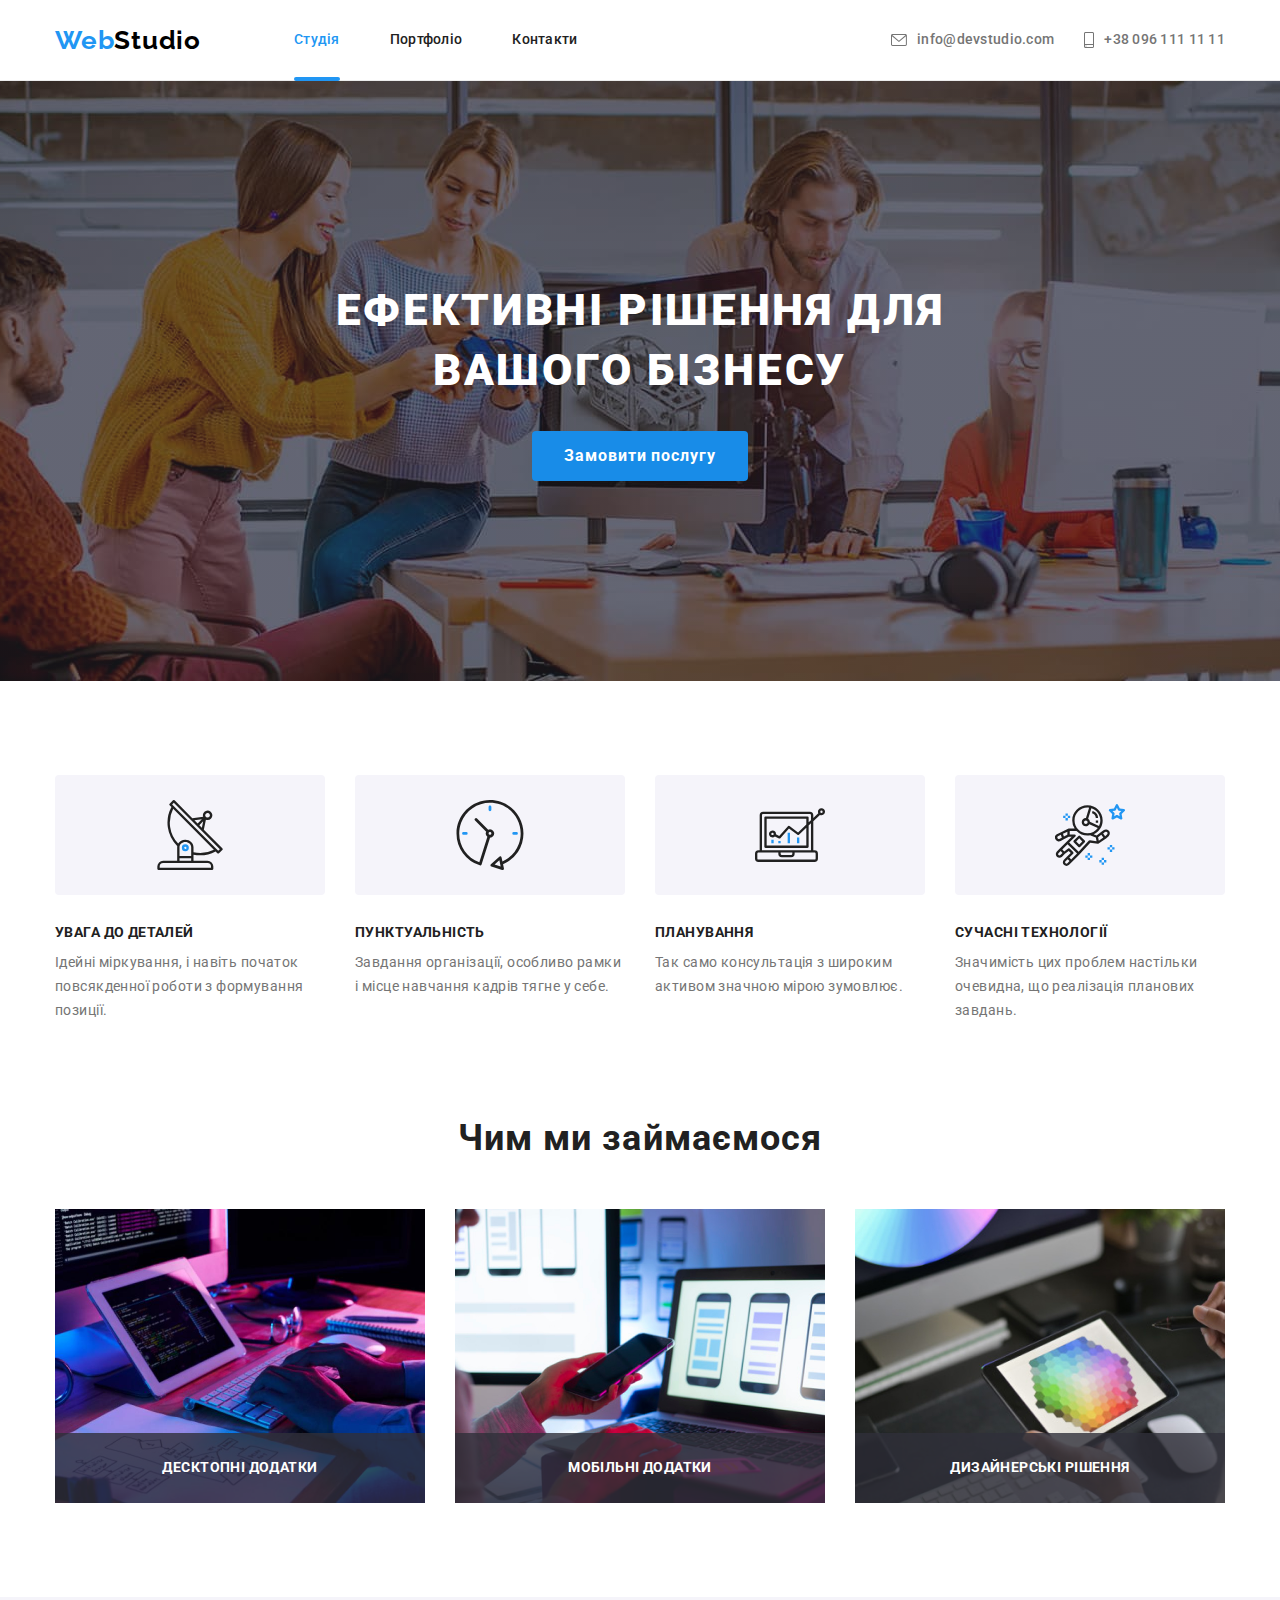
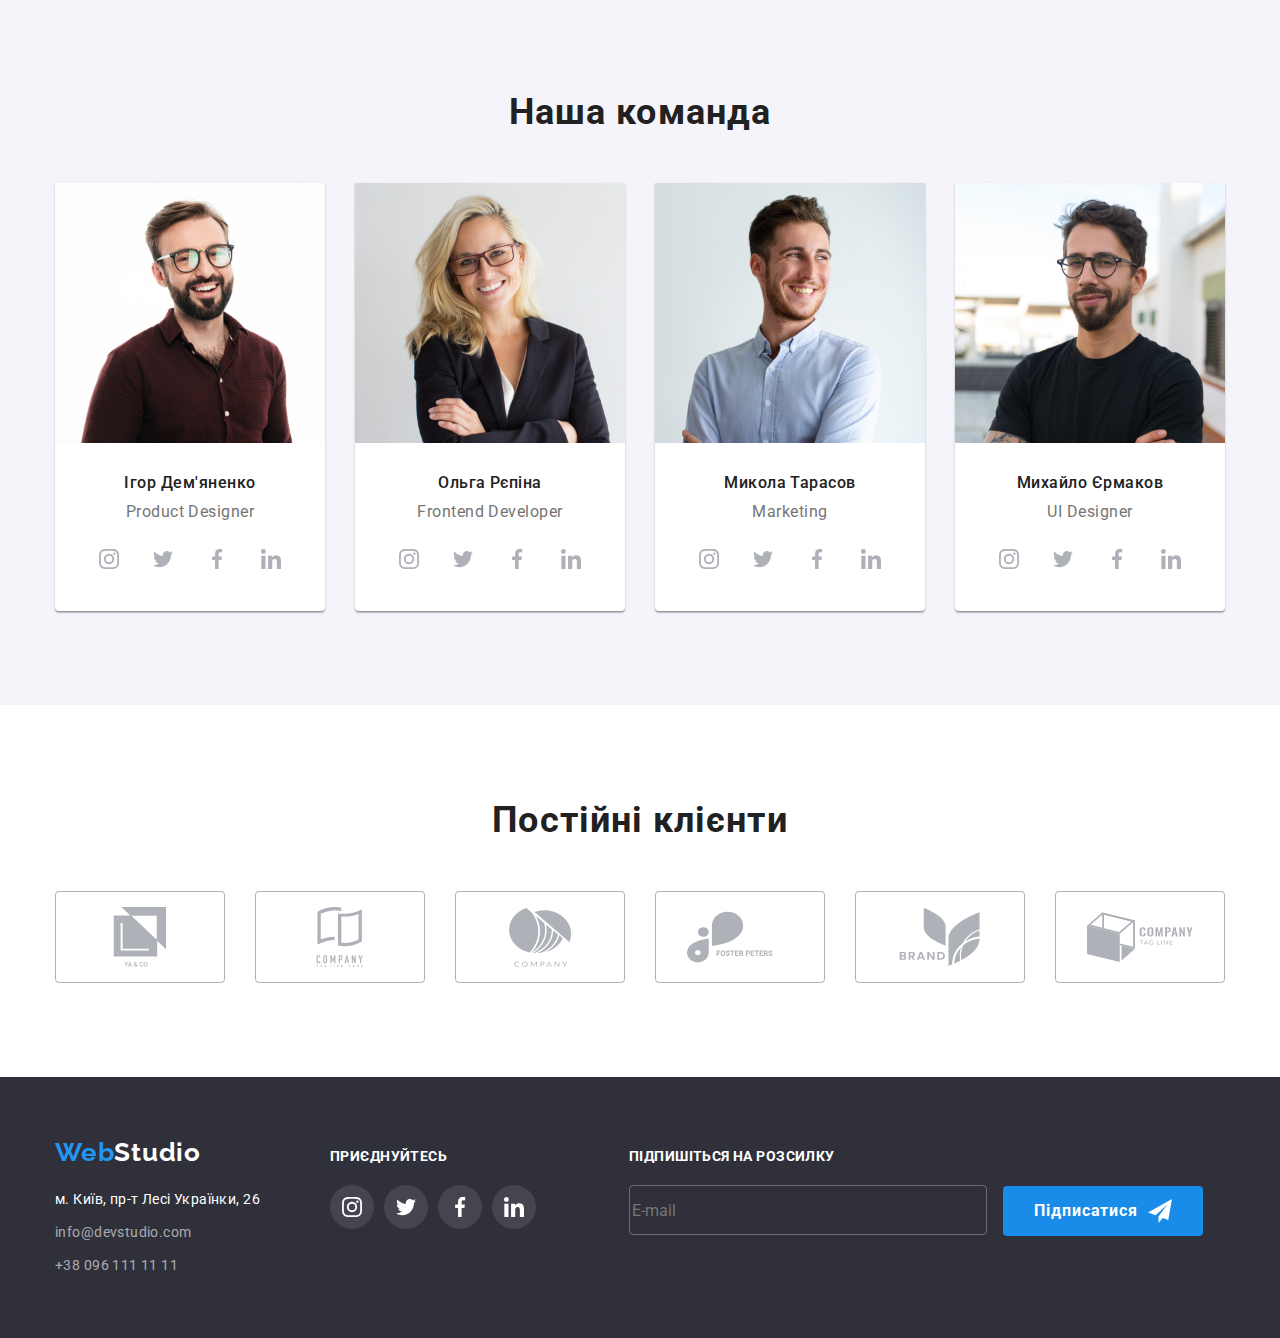
==== commit c8ae129b: "Updated" ====
--- a/index.html
+++ b/index.html
@@ -538,7 +538,7 @@
           </address>
         </div>
 
-        <div class="footer-right-part">
+        <div class="footer-middle-part">
           <b class="footer-text">Приєднуйтесь</b>
           <ul class="footer-social-link">
             <li>
@@ -589,6 +589,27 @@
             </li>
           </ul>
         </div>
+
+        <div class="footer-right-part">
+          <b class="footer-text">Підпишіться на розсилку</b>
+
+          <form class="mail-form">
+            <label class="mail-form-label">
+              <input
+                class="mail-form-input"
+                type="email"
+                name="user_email"
+                placeholder="E-mail"
+              />
+              <button class="button button-mail-form" type="submit">
+                Підписатися
+                <svg class="icon-footer-follow" width="24" height="24">
+                  <use href="./images/symbol-defs.svg#icon-follow"></use>
+                </svg>
+              </button>
+            </label>
+          </form>
+        </div>
       </div>
     </footer>
 
@@ -605,6 +626,74 @@
             <use href="./images/symbol-defs.svg#icon-close-modal"></use>
           </svg>
         </button>
+
+        <!-- Форма -->
+
+        <form class="contact-form">
+          <b class="modal-form-capture">
+            Залиште свої дані, ми вам передзвонимо
+          </b>
+
+          <label class="modal-form-label">
+            <span class="modal-form-text">Ім'я</span>
+            <span class="modal-form-input-wrapper">
+              <input class="modal-form-input" type="text" name="user_name" />
+              <svg class="icon-modal-form" width="18" height="18">
+                <use href="./images/symbol-defs.svg#icon-modal-name"></use>
+              </svg>
+            </span>
+          </label>
+
+          <label class="modal-form-label">
+            <span class="modal-form-text">Телефон</span>
+            <span class="modal-form-input-wrapper">
+              <input class="modal-form-input" type="tel" name="user_phone" />
+              <svg class="icon-modal-form" width="18" height="18">
+                <use href="./images/symbol-defs.svg#icon-modal-phone"></use>
+              </svg>
+            </span>
+          </label>
+
+          <label class="modal-form-label">
+            <span class="modal-form-text">Пошта</span>
+            <span class="modal-form-input-wrapper">
+              <input class="modal-form-input" type="email" name="user_email" />
+              <svg class="icon-modal-form" width="18" height="18">
+                <use href="./images/symbol-defs.svg#icon-modal-email"></use>
+              </svg>
+            </span>
+          </label>
+
+          <label class="modal-form-label">
+            <span class="modal-form-text">Коментар</span>
+            <textarea
+              class="modal-form-comment"
+              type="text"
+              name="user_comment"
+              placeholder="Введіть текст"
+            ></textarea>
+          </label>
+
+          <label class="modal-form-checkbox-wrapper">
+            <input
+              type="checkbox"
+              class="modal-form-checkbox visually-hidden"
+            />
+            <svg class="icon-modal-checkbox" width="16" height="15">
+              <use href="./images/symbol-defs.svg#icon-modal-checked"></use>
+            </svg>
+            <span class="modal-form-terms-text"
+              >Погоджуюся з розсилкою та приймаю&nbsp;
+            </span>
+            <a href=""
+              ><span class="modal-form-terms-link link">Умови договору</span></a
+            >
+          </label>
+
+          <button class="modal-form-button button" type="submit">
+            Відправити
+          </button>
+        </form>
       </div>
     </div>
 
--- a/css/styles.css
+++ b/css/styles.css
@@ -11,6 +11,7 @@
   --border-header-color: #ececec;
   --primary-font: 'Roboto', sans-serif;
   --secondary-font: 'Raleway', sans-serif;
+  --transition-dur-and-tim: 250ms cubic-bezier(0.4, 0, 0.2, 1);
 }
 
 /* Components */
@@ -158,7 +159,7 @@
 
   color: var(--title-text-color);
 
-  transition: color 250ms cubic-bezier(0.4, 0, 0.2, 1);
+  transition: color var(--transition-dur-and-tim);
 }
 
 /* псевдоселектор сусіда */
@@ -202,7 +203,7 @@
   align-items: center;
   color: var(--primary-text-color);
 
-  transition: color 250ms cubic-bezier(0.4, 0, 0.2, 1);
+  transition: color var(--transition-dur-and-tim);
 }
 
 .contacts-link:hover,
@@ -270,8 +271,8 @@
   line-height: 1.88;
   letter-spacing: 0.06em;
 
-  transition: background-color 250ms cubic-bezier(0.4, 0, 0.2, 1),
-    box-shadow 250ms cubic-bezier(0.4, 0, 0.2, 1);
+  transition: background-color var(--transition-dur-and-tim),
+    box-shadow var(--transition-dur-and-tim);
 }
 
 .hero-button:hover {
@@ -344,7 +345,7 @@
   bottom: 0;
   left: 0;
 
-  width: 370px;
+  width: 100%;
   height: 70px;
   font-weight: 700;
   font-size: 14px;
@@ -412,15 +413,14 @@
   height: 44px;
   border-radius: 50px;
 
-  transition: background-color 250ms cubic-bezier(0.4, 0, 0.2, 1);
+  transition: background-color var(--transition-dur-and-tim);
 }
 
 .social-link-icon {
   fill: #afb1b8;
   height: 20px;
   width: 20px;
-  transition: background-color 250ms cubic-bezier(0.4, 0, 0.2, 1),
-    fill 250ms cubic-bezier(0.4, 0, 0.2, 1);
+  transition: fill var(--transition-dur-and-tim);
 }
 
 .social-link:hover,
@@ -431,7 +431,6 @@
 .social-link:hover .social-link-icon,
 .social-link:focus .social-link-icon {
   fill: var(--primary-background-color);
-  background-color: var(--accent-color);
 }
 
 /* Clients */
@@ -456,13 +455,19 @@
   border: 1px solid #afb1b8;
   border-radius: 4px;
 
-  transition: fill 250ms cubic-bezier(0.4, 0, 0.2, 1);
+  transition: border-color var(--transition-dur-and-tim);
 }
 
 .clients-link-icon {
   width: 106px;
   height: 60px;
   fill: #afb1b8;
+
+  transition: fill var(--transition-dur-and-tim);
+}
+
+.clients-link:hover {
+  border-color: var(--accent-color);
 }
 
 .clients-link:hover .clients-link-icon,
@@ -501,7 +506,7 @@
   letter-spacing: 0.03em;
   font-style: normal;
 
-  transition: color 250ms cubic-bezier(0.4, 0, 0.2, 1);
+  transition: color var(--transition-dur-and-tim);
 }
 
 .footer-link:hover,
@@ -517,7 +522,7 @@
   color: #ffffff99;
 }
 
-.footer-right-part {
+.footer-middle-part {
   margin-left: 70px;
 }
 
@@ -544,6 +549,63 @@
 
 .footer-social-icon {
   fill: var(--primary-background-color);
+}
+
+.footer-right-part {
+  margin-left: 93px;
+}
+
+.mail-form {
+  display: flex;
+  margin-top: 20px;
+}
+
+.mail-form-input {
+  width: 358px;
+  height: 50px;
+  margin-right: 12px;
+
+  color: var(--primary-background-color);
+  border: 1px solid rgba(255, 255, 255, 0.3);
+  border-radius: 4px;
+  background-color: transparent;
+
+  transition: border-color var(--transition-dur-and-tim);
+}
+
+.mail-form-input:focus {
+  border-color: var(--accent-color);
+  outline: none;
+}
+
+.button-mail-form {
+  display: inline-flex;
+  justify-content: center;
+  align-items: center;
+  min-width: 200px;
+  padding-top: 10px;
+  padding-bottom: 10px;
+
+  font-weight: 700;
+  font-size: 16px;
+  line-height: 1.88;
+  letter-spacing: 0.06em;
+
+  color: var(--primary-background-color);
+  background-color: var(--additional-accent-color);
+
+  transition: background-color var(--transition-dur-and-tim),
+    box-shadow var(--transition-dur-and-tim);
+}
+
+.button-mail-form:hover,
+.button-mail-form:focus {
+  background-color: var(--accent-color);
+  box-shadow: 0px 4px 4px rgba(0, 0, 0, 0.15);
+}
+
+.icon-footer-follow {
+  margin-left: 10px;
 }
 
 /* Модальне вікно */
@@ -552,17 +614,19 @@
   position: fixed;
   top: 0;
   left: 0;
-
+  z-index: 1000;
   width: 100%;
   height: 100%;
-  padding-bottom: 20px;
 
   background-color: rgba(0, 0, 0, 0.2);
 
   opacity: 1;
-}
-
-.is-hidden {
+
+  transition: opacity var(--transition-dur-and-tim),
+    visibility var(--transition-dur-and-tim);
+}
+
+.backdrop.is-hidden {
   opacity: 0;
   pointer-events: none;
   visibility: hidden;
@@ -582,7 +646,7 @@
   border-radius: 4px;
 
   transform: translate(-50%, -50%) scale(1);
-  transition: transform 250ms cubic-bezier(0.4, 0, 0.2, 1);
+  transition: transform var(--transition-dur-and-tim);
 }
 
 .is-hidden .modal {
@@ -593,6 +657,8 @@
   position: absolute;
   width: 11px;
   height: 11px;
+
+  transition: fill var(--transition-dur-and-tim);
 }
 
 .modal-button {
@@ -609,16 +675,172 @@
   border: 1px solid rgba(0, 0, 0, 0.1);
   background-color: var(--primary-background-color);
   border-radius: 50%;
-}
-
-.modal-button:hover,
-.modal-button:focus {
-  background-color: var(--accent-color);
+
+  transition: border-color var(--transition-dur-and-tim);
 }
 
 .modal-button:hover .icon-close-modal,
 .modal-button:focus .icon-close-modal {
-  fill: var(--primary-background-color);
+  fill: var(--accent-color);
+}
+
+.contact-form {
+  display: flex;
+  flex-direction: column;
+  padding: 40px;
+}
+
+.modal-form-capture {
+  margin-top: 1px;
+  margin-bottom: 12px;
+
+  font-size: 20px;
+  line-height: 1.15;
+  text-align: center;
+  letter-spacing: 0.03em;
+
+  color: var(--title-text-color);
+}
+
+.modal-form-input-wrapper {
+  position: relative;
+}
+
+.icon-modal-form {
+  position: absolute;
+  top: 50%;
+  left: 15px;
+  transform: translateY(-50%);
+
+  transition: fill var(--transition-dur-and-tim);
+}
+
+.modal-form-label {
+  font-size: 16px;
+  line-height: 1.17;
+  letter-spacing: 0.01em;
+}
+
+.modal-form-text {
+  display: block;
+  font-size: 12px;
+  line-height: 1.17;
+  letter-spacing: 0.01em;
+  margin-top: 10px;
+  margin-bottom: 4px;
+}
+
+.modal-form-input {
+  width: 100%;
+  padding-top: 12px;
+  padding-bottom: 12px;
+  padding-left: 42px;
+  margin-top: 4px;
+  border: 1px solid rgba(33, 33, 33, 0.2);
+  border-radius: 4px;
+
+  transition: border-color var(--transition-dur-and-tim);
+}
+
+.modal-form-input:focus {
+  border-color: var(--accent-color);
+  outline: none;
+}
+
+.modal-form-input:focus + .icon-modal-form {
+  fill: var(--accent-color);
+}
+
+.modal-form-comment {
+  resize: none;
+  width: 100%;
+  height: 120px;
+  padding: 15px;
+  border: 1px solid rgba(33, 33, 33, 0.2);
+
+  font-size: 12px;
+  line-height: 1.17;
+  letter-spacing: 0.01em;
+
+  outline: none;
+
+  transition: border-color var(--transition-dur-and-tim);
+}
+
+.modal-form-comment:focus {
+  border-color: var(--accent-color);
+}
+
+.modal-form-comment::placeholder {
+  color: rgba(117, 117, 117, 0.5);
+}
+
+.modal-terms-link {
+  outline-color: var(--accent-color);
+}
+
+.modal-form-checkbox-wrapper {
+  display: flex;
+  align-items: center;
+  margin: auto;
+  margin-top: 20px;
+  margin-bottom: 30px;
+}
+
+.icon-modal-checkbox {
+  margin-right: 7px;
+
+  border: 2px solid var(--dark-logo-color);
+  border-radius: 2px;
+  cursor: pointer;
+}
+
+.modal-form-checkbox:checked + .icon-modal-checkbox {
+  background-color: var(--accent-color);
+  border: none;
+
+  transition: background-color var(--transition-dur-and-tim);
+}
+
+.modal-form-checkbox:focus {
+  outline-color: var(--accent-color);
+}
+
+.modal-form-terms-text {
+  font-size: 14px;
+  line-height: 1.71;
+  letter-spacing: 0.03em;
+}
+
+.modal-form-terms-link {
+  font-size: 14px;
+  line-height: 1.71;
+  letter-spacing: 0.03em;
+
+  color: var(--accent-color);
+  text-decoration: underline;
+}
+
+.modal-form-button {
+  align-self: center;
+  min-width: 200px;
+  padding: 10px 52px;
+  font-weight: 700;
+  font-size: 16px;
+  line-height: 1.88;
+  letter-spacing: 0.06em;
+
+  color: var(--primary-background-color);
+  background-color: var(--accent-color);
+
+  transition: backgroung-color var(--transition-dur-and-tim),
+    box-shadow var(--transition-dur-and-tim);
+}
+
+.modal-form-button:hover,
+.modal-form-button:focus {
+  background-color: var(--additional-accent-color);
+  box-shadow: 0px 4px 4px rgba(0, 0, 0, 0.15);
 }
 
 /* =====================Styles for portfolio.html ================*/
@@ -642,8 +864,9 @@
   line-height: 1.63;
   letter-spacing: 0.03em;
 
-  transition: background-color 250ms cubic-bezier(0.4, 0, 0.2, 1),
-    color 250ms cubic-bezier(0.4, 0, 0.2, 1);
+  transition: background-color var(--transition-dur-and-tim),
+    color var(--transition-dur-and-tim),
+    box-shadow var(--transition-dur-and-tim);
 }
 
 .filter-button:hover,
@@ -666,6 +889,10 @@
 .examples-item {
   display: flex;
   flex-basis: calc((100% - 60px) / 3);
+}
+
+.examples-link {
+  transition: box-shadow var(--transition-dur-and-tim);
 }
 
 .examples-link:hover,
@@ -687,12 +914,6 @@
   width: 100%;
   height: 100%;
 
-  background-color: rgba(33, 150, 243, 0.9);
-  transform: translateY(150%);
-  transition: transform 250ms cubic-bezier(0.4, 0, 0.2, 1);
-}
-
-.overlay-text {
   padding: 63px 24px;
   font-size: 18px;
   line-height: 1.56;
@@ -700,11 +921,15 @@
   letter-spacing: 0.03em;
 
   color: var(--primary-background-color);
+  background-color: rgba(33, 150, 243, 0.9);
+
+  transform: translateY(150%);
+  transition: transform var(--transition-dur-and-tim);
 }
 
 .examples-link:hover .overlay,
 .examples-link:focus .overlay {
-  transform: translateX(0);
+  transform: translateY(0);
 }
 
 .examples-content {
